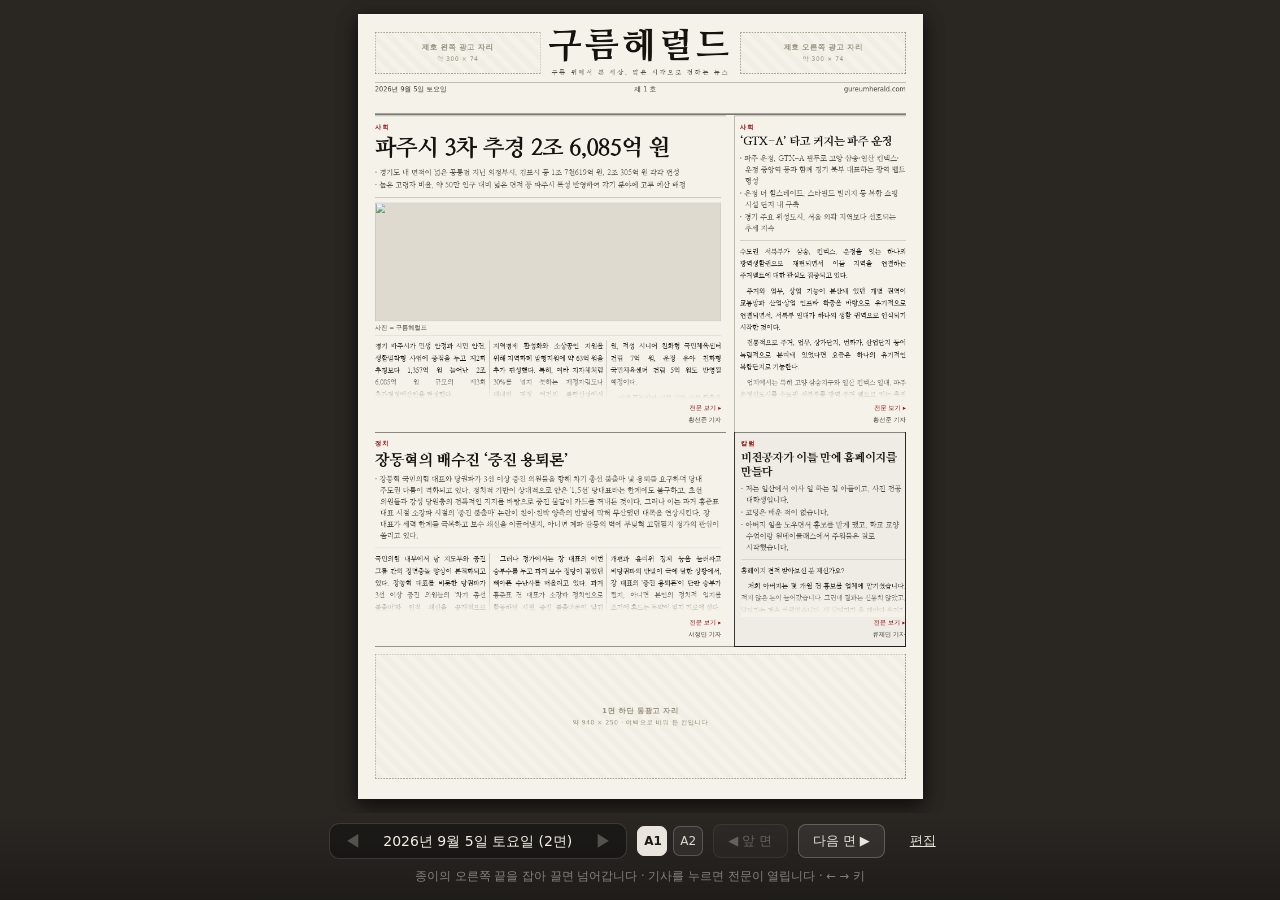
==== index.html @ 5fb42e1e "구름헤럴드 지면보기 — 첫 판 (A1·A2 두 장) 종이 신문을 그대로 옮긴 화면입니다. 날짜를 골라 그날 신문을 펴고, 종이 오른쪽 끝을 잡아 끌면 넘어갑니다. 넘김은 CSS 3" ====
<!DOCTYPE html>
<html lang="ko">
<head>
<meta charset="utf-8">
<meta name="viewport" content="width=device-width, initial-scale=1, viewport-fit=cover">
<title>구름헤럴드 지면보기</title>
<meta name="description" content="구름헤럴드 지면보기 — 날짜별로 신문 지면을 넘겨 봅니다.">
<link rel="preconnect" href="https://fonts.googleapis.com">
<link rel="preconnect" href="https://fonts.gstatic.com" crossorigin>
<link href="https://fonts.googleapis.com/css2?family=Nanum+Myeongjo:wght@400;700;800&family=Noto+Serif+KR:wght@400;600;700;900&display=swap" rel="stylesheet">
<link rel="stylesheet" href="paper.css">
</head>
<body>

<div class="desk">

  <div class="stage" id="stage">
    <div class="deck" id="deck">
      <!-- 종이는 자바스크립트가 넣습니다 -->
      <div class="grab left"  id="grabL" aria-label="앞 면으로"></div>
      <div class="grab right" id="grabR" aria-label="다음 면으로"></div>
    </div>
  </div>

  <div class="bar">
    <div class="dates">
      <button class="nav" id="prevDate" title="이전 발행일">◀</button>
      <select id="dateSel" aria-label="발행일 선택"></select>
      <button class="nav" id="nextDate" title="다음 발행일">▶</button>
    </div>

    <div class="pagerdots" id="pager"></div>

    <button class="btn" id="btnPrev">◀ 앞 면</button>
    <button class="btn" id="btnNext">다음 면 ▶</button>
    <a class="btn btn--ghost" href="admin.html">편집</a>

    <div class="hint" id="hint">종이의 오른쪽 끝을 잡아 끌면 넘어갑니다 · 기사를 누르면 전문이 열립니다 · ← → 키</div>
  </div>

</div>

<!-- 기사 전문 -->
<div class="reader" id="reader" hidden>
  <div class="reader__box" id="readerBox"></div>
</div>

<script src="seed.js"></script>
<script src="paper.js"></script>
<script>
(function () {
  "use strict";

  var PAGE_W = 1000, PAGE_H = 1390;
  var stage = document.getElementById("stage");
  var deck  = document.getElementById("deck");
  var grabL = document.getElementById("grabL");
  var grabR = document.getElementById("grabR");
  var dateSel = document.getElementById("dateSel");
  var pager = document.getElementById("pager");
  var reader = document.getElementById("reader");
  var readerBox = document.getElementById("readerBox");

  var data = null;      // 전체 자료
  var issue = null;     // 지금 보는 호(號)
  var sheets = [];      // 종이 DOM
  var cur = 0;          // 지금 펼쳐진 면 번호 (0부터)
  var busy = false;

  var isDraft = /[?&]draft=1/.test(location.search);

  /* ---------------- 배율 ---------------- */
  function fit() {
    var w = stage.clientWidth - 28;
    var h = stage.clientHeight - 28;
    var k = Math.min(w / PAGE_W, h / PAGE_H);
    k = Math.max(0.16, Math.min(k, 1.15));
    deck.style.width  = (PAGE_W * k) + "px";
    deck.style.height = (PAGE_H * k) + "px";
    // 종이 자체를 축소합니다. (rotateY 는 축이 왼쪽 모서리라 축소와 같이 걸어도 됩니다)
    sheets.forEach(function (s) { s.dataset.k = k; });
    applyAll();
  }

  /* 종이의 실제 변형값 = 축소 × 넘김각도 */
  function applyTransform(sheet, deg) {
    var k = +sheet.dataset.k || 1;
    sheet.style.transform = "scale(" + k + ") rotateY(" + deg + "deg)";
  }
  function applyAll() {
    sheets.forEach(function (s, i) {
      applyTransform(s, i < cur ? -180 : 0);
      s.style.zIndex = i < cur ? i : (sheets.length - i);
      s.querySelector(".shade").style.opacity = 0;
    });
  }

  /* ---------------- 지면 만들기 ---------------- */
  function buildIssue(iss) {
    issue = iss;
    sheets.forEach(function (s) { s.remove(); });
    sheets = [];
    cur = 0;

    (iss.pages || []).forEach(function (page, i) {
      var sheet = document.createElement("div");
      sheet.className = "sheet";
      sheet.innerHTML =
        '<div class="face front">' + Paper.renderPage(iss, page) + '<div class="shade"></div></div>' +
        '<div class="face back"></div>';
      sheet.dataset.i = i;
      deck.insertBefore(sheet, grabL);
      sheets.push(sheet);
    });

    buildPager();
    fit();
    updateNav();
  }

  function buildPager() {
    pager.innerHTML = "";
    (issue.pages || []).forEach(function (p, i) {
      var b = document.createElement("button");
      b.textContent = p.label || (i + 1);
      b.addEventListener("click", function () { goTo(i); });
      pager.appendChild(b);
    });
  }

  function updateNav() {
    Array.prototype.forEach.call(pager.children, function (b, i) {
      b.setAttribute("aria-current", i === cur ? "true" : "false");
    });
    document.getElementById("btnPrev").disabled = cur === 0;
    document.getElementById("btnNext").disabled = cur >= sheets.length - 1;
    grabR.classList.toggle("off", cur >= sheets.length - 1);
    grabL.classList.toggle("off", cur === 0);
  }

  /* ---------------- 넘기기 ---------------- */
  function goTo(target) {
    if (busy || target === cur || target < 0 || target >= sheets.length) return;
    var forward = target > cur;
    busy = true;

    // 한 장씩만 부드럽게 넘깁니다 (여러 장이면 즉시 이동 후 마지막 한 장만 연출)
    if (Math.abs(target - cur) > 1) {
      cur = forward ? target - 1 : target + 1;
      applyAll();
    }

    var idx = forward ? cur : cur - 1;
    var sheet = sheets[idx];
    var shade = sheet.querySelector(".shade");

    sheet.style.zIndex = 100;
    sheet.classList.add("is-animating");
    shade.style.transition = "opacity .82s";
    applyTransform(sheet, forward ? -180 : 0);
    shade.style.opacity = forward ? 0.5 : 0;

    window.setTimeout(function () {
      sheet.classList.remove("is-animating");
      shade.style.transition = "";
      cur = target;
      applyAll();
      updateNav();
      busy = false;
    }, 840);
  }

  function next() { goTo(cur + 1); }
  function prev() { goTo(cur - 1); }

  /* 끌어서 넘기기 */
  function makeDraggable(handle, dir) {
    var active = null, startX = 0, moved = 0, sheet = null, shade = null;

    handle.addEventListener("pointerdown", function (e) {
      if (busy) return;
      moved = 0;
      var idx = dir === 1 ? cur : cur - 1;
      if (idx < 0 || idx >= sheets.length) return;
      if (dir === 1 && cur >= sheets.length - 1) return;
      if (dir === -1 && cur === 0) return;

      active = e.pointerId;
      startX = e.clientX;
      sheet = sheets[idx];
      shade = sheet.querySelector(".shade");
      sheet.style.zIndex = 100;
      sheet.classList.remove("is-animating");
      handle.setPointerCapture(e.pointerId);
    });

    handle.addEventListener("pointermove", function (e) {
      if (active !== e.pointerId || !sheet) return;
      var w = deck.clientWidth || 1;
      var dx = e.clientX - startX;
      moved = Math.max(moved, Math.abs(dx));
      var deg = dir === 1
        ? Math.max(-180, Math.min(0, (dx / w) * 180))
        : Math.max(-180, Math.min(0, -180 + (dx / w) * 180));
      applyTransform(sheet, deg);
      shade.style.opacity = Math.min(0.5, Math.abs(deg) / 180 * 0.5);
      e.preventDefault();
    });

    function finish(e) {
      if (active !== e.pointerId) return;
      active = null;
      if (!sheet) return;

      var w = deck.clientWidth || 1;
      var dx = e.clientX - startX;
      var s = sheet, sh = shade;
      sheet = null; shade = null;

      // 거의 안 움직였으면 "그냥 눌렀다"로 봅니다 → 한 장 넘김
      if (moved < 6) {
        applyTransform(s, dir === 1 ? 0 : -180);
        sh.style.opacity = dir === 1 ? 0 : 0.5;
        if (dir === 1) next(); else prev();
        return;
      }

      var passed = dir === 1 ? (dx < -w * 0.22) : (dx > w * 0.22);
      var settle = dir === 1 ? (passed ? -180 : 0) : (passed ? 0 : -180);

      s.classList.add("is-animating");
      sh.style.transition = "opacity .5s";
      applyTransform(s, settle);
      sh.style.opacity = settle === 0 ? 0 : 0.5;

      busy = true;
      window.setTimeout(function () {
        s.classList.remove("is-animating");
        sh.style.transition = "";
        if (passed) cur = dir === 1 ? cur + 1 : cur - 1;
        applyAll();
        updateNav();
        busy = false;
      }, 520);
    }
    handle.addEventListener("pointerup", finish);
    handle.addEventListener("pointercancel", finish);
  }

  /* ---------------- 기사 전문 ---------------- */
  function openReader(pageIdx, blockIdx) {
    var page = issue.pages[pageIdx];
    var b = (page.blocks || [])[blockIdx];
    if (!b) return;
    readerBox.innerHTML =
      '<button class="reader__close" id="rClose" aria-label="닫기">×</button>' +
      (b.kicker ? '<div class="reader__kicker">' + Paper.esc(b.kicker) + "</div>" : "") +
      '<h1 class="reader__title">' + Paper.esc(b.title) + "</h1>" +
      '<div class="reader__meta">' +
        "<span>" + Paper.esc(Paper.fmtDate(issue.date)) + "</span>" +
        (b.byline ? "<span>" + Paper.esc(b.byline) + "</span>" : "") +
        "<span>" + Paper.esc(page.label || "") + "면</span>" +
      "</div>" +
      (b.image ? '<img src="' + Paper.esc(b.image) + '" alt="">' : "") +
      '<div class="reader__body">' +
        Paper.paras(b.body).map(function (t) { return "<p>" + Paper.esc(t) + "</p>"; }).join("") +
      "</div>";
    reader.hidden = false;
    document.body.style.overflow = "hidden";
    document.getElementById("rClose").addEventListener("click", closeReader);
  }
  function closeReader() {
    reader.hidden = true;
    document.body.style.overflow = "";
  }
  reader.addEventListener("click", function (e) { if (e.target === reader) closeReader(); });

  deck.addEventListener("click", function (e) {
    var el = e.target.closest ? e.target.closest("[data-read]") : null;
    if (!el) return;
    var sheet = el.closest(".sheet");
    if (!sheet) return;
    if (+sheet.dataset.i !== cur) return;   // 지금 보이는 면만
    openReader(+sheet.dataset.i, +el.dataset.read);
  });

  /* ---------------- 날짜 내비게이션 ---------------- */
  function buildDates() {
    dateSel.innerHTML = "";
    data.issues.forEach(function (iss, i) {
      var o = document.createElement("option");
      o.value = i;
      o.textContent = Paper.fmtDate(iss.date) + "   (" + (iss.pages || []).length + "면)";
      dateSel.appendChild(o);
    });
    dateSel.value = 0;
    syncDateNav();
  }
  function syncDateNav() {
    var i = +dateSel.value;
    document.getElementById("prevDate").disabled = i >= data.issues.length - 1;
    document.getElementById("nextDate").disabled = i <= 0;
  }
  dateSel.addEventListener("change", function () {
    buildIssue(data.issues[+dateSel.value]);
    syncDateNav();
  });
  // 목록은 최신 → 과거 순서입니다. ◀ 는 과거로, ▶ 는 최신으로.
  document.getElementById("prevDate").addEventListener("click", function () {
    var i = +dateSel.value; if (i < data.issues.length - 1) { dateSel.value = i + 1; dateSel.dispatchEvent(new Event("change")); }
  });
  document.getElementById("nextDate").addEventListener("click", function () {
    var i = +dateSel.value; if (i > 0) { dateSel.value = i - 1; dateSel.dispatchEvent(new Event("change")); }
  });

  /* ---------------- 연결 ---------------- */
  document.getElementById("btnNext").addEventListener("click", next);
  document.getElementById("btnPrev").addEventListener("click", prev);
  makeDraggable(grabR, 1);
  makeDraggable(grabL, -1);

  document.addEventListener("keydown", function (e) {
    if (!reader.hidden) { if (e.key === "Escape") closeReader(); return; }
    if (e.key === "ArrowRight") next();
    if (e.key === "ArrowLeft") prev();
  });

  window.addEventListener("resize", fit);

  Paper.load({ draft: isDraft }).then(function (d) {
    data = d;
    if (!data || !data.issues || !data.issues.length) {
      stage.innerHTML = '<p style="font-family:var(--sans)">아직 발행된 지면이 없습니다. 편집 화면에서 지면을 만들어 주세요.</p>';
      return;
    }
    // 최신 발행일이 먼저 오도록
    data.issues.sort(function (a, b) { return String(b.date).localeCompare(String(a.date)); });
    if (isDraft) {
      document.getElementById("hint").textContent =
        "※ 편집 중인 원고를 보고 있습니다 (이 브라우저에만 저장된 내용입니다)";
    }
    buildDates();
    buildIssue(data.issues[0]);
  });
})();
</script>
</body>
</html>
---- paper.css ----
/* ============================================================
   구름헤럴드 지면(紙面) 뷰어 — 공통 스타일
   지면은 1000 × 1390 px 로 그린 뒤, 화면 크기에 맞춰 통째로
   축소(transform: scale)합니다. 그래야 어느 화면에서든
   신문 지면의 비율과 단(段) 구성이 그대로 유지됩니다.
   ============================================================ */

:root {
  --paper:      #f5f2ea;   /* 종이 */
  --paper-edge: #e6e1d4;   /* 종이 가장자리 그늘 */
  --ink:        #16130f;   /* 본문 먹 */
  --ink-soft:   #4a443b;   /* 부제·설명 */
  --rule:       #211e19;   /* 굵은 괘선 */
  --hair:       #b9b2a2;   /* 가는 괘선 */
  --red:        #9b1c1c;   /* 어깨제목(눈썹) */
  --ad:         #9a927f;   /* 광고 자리 안내 */
  --desk:       #2a2723;   /* 열람대(배경) */

  --page-w: 1000px;
  --page-h: 1390px;

  --serif: "Nanum Myeongjo", "Noto Serif KR", "Apple SD Gothic Neo", "Malgun Gothic", serif;
  --sans:  "Pretendard", "Apple SD Gothic Neo", "Malgun Gothic", system-ui, sans-serif;
}

* { box-sizing: border-box; }

html, body {
  margin: 0;
  padding: 0;
  background: var(--desk);
  color: #e9e5dc;
  font-family: var(--sans);
  -webkit-text-size-adjust: 100%;
}

/* ============================================================
   1. 열람대 · 페이지 넘김(3D)
   ============================================================ */

.desk {
  display: flex;
  flex-direction: column;
  min-height: 100vh;
  min-height: 100dvh;
}

.stage {
  flex: 1;
  display: grid;
  place-items: center;
  padding: 14px;
  overflow: hidden;
}

/* 실제로 크기를 차지하는 상자. JS가 배율에 맞춰 크기를 정합니다. */
.deck {
  position: relative;
  perspective: 2600px;
  perspective-origin: 50% 42%;
}

/* 한 장의 종이 */
.sheet {
  position: absolute;
  top: 0; left: 0;
  width: var(--page-w);
  height: var(--page-h);
  transform-origin: left top;
  transform-style: preserve-3d;
  will-change: transform;
}
.sheet.is-animating { transition: transform .82s cubic-bezier(.22,.72,.24,1); }

.face {
  position: absolute;
  inset: 0;
  backface-visibility: hidden;
  -webkit-backface-visibility: hidden;
  background: var(--paper);
  box-shadow: 0 10px 34px rgba(0,0,0,.42), 0 1px 0 rgba(255,255,255,.35) inset;
  overflow: hidden;
}
.face.back {
  transform: rotateY(180deg);
  /* 넘어간 종이의 뒷면 — 잉크가 살짝 비쳐 보이는 느낌 */
  background:
    linear-gradient(90deg, rgba(0,0,0,.10), rgba(0,0,0,0) 18%),
    var(--paper);
}
.face.back::after {
  content: "";
  position: absolute; inset: 0;
  background: repeating-linear-gradient(
    180deg, rgba(0,0,0,.035) 0 1px, transparent 1px 9px);
  opacity: .5;
}

/* 넘기는 동안 종이에 지는 그늘 */
.shade {
  position: absolute; inset: 0;
  pointer-events: none;
  background: linear-gradient(90deg, rgba(0,0,0,.55), rgba(0,0,0,0) 62%);
  opacity: 0;
}

/* 넘기라고 알려주는 좌·우 손잡이 */
.grab {
  position: absolute;
  top: 0; bottom: 0;
  width: 15%;
  z-index: 60;
  cursor: pointer;
  touch-action: pan-y;
}
.grab.right { right: 0; }
.grab.left  { left: 0; }
.grab::after {
  content: "";
  position: absolute; top: 0; bottom: 0; width: 100%;
  opacity: 0; transition: opacity .2s;
}
.grab.right::after { background: linear-gradient(270deg, rgba(0,0,0,.16), transparent); }
.grab.left::after  { background: linear-gradient(90deg,  rgba(0,0,0,.16), transparent); }
.grab:hover::after { opacity: 1; }
.grab.off { cursor: default; pointer-events: none; }

/* ============================================================
   2. 지면 내부 — 격자(12단)
   ============================================================ */

.page {
  position: absolute;
  inset: 0;
  padding: 26px 30px 24px;
  color: var(--ink);
  font-family: var(--serif);
  display: flex;
  flex-direction: column;
}

.grid {
  flex: 1;
  display: grid;
  grid-template-columns: repeat(12, 1fr);
  column-gap: 14px;
  row-gap: 0;
  align-content: start;
  min-height: 0;
}

.blk {
  padding: 12px 9px 14px;
  border-left: 1px solid var(--hair);
  min-width: 0;
  overflow: hidden;
}
.blk.no-left { border-left: 0; padding-left: 0; }
.blk.has-top { border-top: 1px solid var(--rule); }
.blk.is-last-col { padding-right: 0; }

/* ============================================================
   3. 제호(1면 머리)
   ============================================================ */

.masthead {
  grid-column: span 12;
  padding: 0 0 8px;
  border-bottom: 3px double var(--rule);
  margin-bottom: 2px;
}
.masthead__row {
  display: grid;
  grid-template-columns: 1fr auto 1fr;
  align-items: center;
  gap: 14px;
}
.masthead__title {
  font-size: 62px;
  line-height: 1;
  letter-spacing: .1em;
  font-weight: 800;
  text-align: center;
  margin: 0;
  white-space: nowrap;
}
.masthead__tag {
  text-align: center;
  font-size: 11px;
  letter-spacing: .34em;
  color: var(--ink-soft);
  margin-top: 9px;
}
.masthead__bar {
  display: flex;
  justify-content: space-between;
  align-items: baseline;
  font-family: var(--sans);
  font-size: 11.5px;
  color: var(--ink-soft);
  border-top: 1px solid var(--rule);
  margin-top: 9px;
  padding-top: 5px;
}

/* 지면 머리(2면 이후) */
.pagehead {
  grid-column: span 12;
  display: flex;
  justify-content: space-between;
  align-items: baseline;
  border-bottom: 2px solid var(--rule);
  padding: 0 0 6px;
  margin-bottom: 2px;
  font-family: var(--sans);
}
.pagehead__no {
  font-size: 24px;
  font-weight: 800;
  letter-spacing: .04em;
}
.pagehead__sec { font-size: 15px; letter-spacing: .3em; color: var(--ink-soft); }
.pagehead__date { font-size: 11.5px; color: var(--ink-soft); }

/* ============================================================
   4. 기사
   ============================================================ */

.art { cursor: pointer; display: flex; flex-direction: column; min-height: 0; }
.art > .art__body { flex: 1 1 auto; min-height: 0; }
.art > .art__kicker,
.art > .art__title,
.art > .art__sub,
.art > .art__fig,
.art > .more,
.art > .art__byline { flex: 0 0 auto; }
.art__kicker {
  font-family: var(--sans);
  font-size: 11px;
  font-weight: 700;
  letter-spacing: .18em;
  color: var(--red);
  margin-bottom: 6px;
}
.art__title {
  margin: 0 0 8px;
  font-weight: 800;
  line-height: 1.24;
  letter-spacing: -.015em;
  word-break: keep-all;
}
.art--lead  .art__title { font-size: 40px; }
.art--major .art__title { font-size: 27px; }
.art--minor .art__title { font-size: 20px; }
.art--brief .art__title { font-size: 16px; }

.art__sub {
  margin: 0 0 9px;
  font-size: 12.5px;
  line-height: 1.6;
  color: var(--ink-soft);
  word-break: keep-all;
  padding-bottom: 8px;
  border-bottom: 1px solid var(--hair);
}
.art__sub p { margin: 0 0 2px; padding-left: 9px; text-indent: -9px; }
.art__sub p::before { content: "· "; }

.art__fig { margin: 0 0 9px; }
.art__fig img {
  width: 100%;
  display: block;
  max-height: var(--imgh, none);
  object-fit: cover;
  object-position: center 40%;
  filter: saturate(.92) contrast(1.02);
  background: #ddd8cc;
}
.art__fig figcaption {
  font-family: var(--sans);
  font-size: 10.5px;
  line-height: 1.5;
  color: var(--ink-soft);
  padding-top: 4px;
  border-bottom: 1px solid var(--hair);
  padding-bottom: 5px;
  word-break: keep-all;
}

.art__body {
  font-size: 12.4px;
  line-height: 1.72;
  text-align: justify;
  word-break: keep-all;
  hyphens: none;
  position: relative;
}
.art__body p { margin: 0 0 .5em; text-indent: 1em; }
.art__body p:first-child { text-indent: 0; }

.art__byline {
  font-family: var(--sans);
  font-size: 11px;
  color: var(--ink-soft);
  margin-top: 6px;
  text-align: right;
}

/* 지면에 다 안 들어가는 본문은 자연스럽게 흐려지고, 눌러서 전문을 봅니다. */
.clip { position: relative; overflow: hidden; }
.clip::after {
  content: "";
  position: absolute; left: 0; right: 0; bottom: 0; height: 54px;
  background: linear-gradient(180deg, rgba(245,242,234,0), var(--paper) 88%);
  pointer-events: none;
}
.more {
  font-family: var(--sans);
  font-size: 10.5px;
  color: var(--red);
  text-align: right;
  margin-top: 3px;
}

/* 사설·칼럼 상자 */
.art--boxed {
  border: 1px solid var(--rule);
  background: rgba(0,0,0,.022);
  padding: 12px 11px 13px;
}
.art--boxed.no-left { padding-left: 11px; }

/* ============================================================
   5. 광고 자리 (여백 — 사장님이 채우실 칸)
   ============================================================ */

.adslot {
  height: 100%;
  border: 1.5px dashed var(--ad);
  background: repeating-linear-gradient(
    45deg, rgba(0,0,0,.014) 0 10px, transparent 10px 20px);
  display: flex;
  flex-direction: column;
  align-items: center;
  justify-content: center;
  gap: 5px;
  color: var(--ad);
  font-family: var(--sans);
  text-align: center;
  padding: 10px;
}
.adslot__label { font-size: 13px; font-weight: 700; letter-spacing: .06em; }
.adslot__size  { font-size: 10.5px; letter-spacing: .1em; }
.adslot img { width: 100%; height: 100%; object-fit: contain; }
.adslot.filled { border: 0; background: none; padding: 0; }

/* 알림 상자 */
.notebox {
  border: 1px solid var(--rule);
  padding: 10px 11px 12px;
  font-family: var(--sans);
}
.notebox__t {
  font-size: 12.5px; font-weight: 800; letter-spacing: .08em;
  border-bottom: 1px solid var(--rule); padding-bottom: 5px; margin-bottom: 7px;
}
.notebox__b { font-size: 11.5px; line-height: 1.75; color: var(--ink-soft); word-break: keep-all; }
.notebox__b p { margin: 0 0 .45em; }

/* ============================================================
   6. 조작부 (열람대 아래)
   ============================================================ */

.bar {
  display: flex;
  align-items: center;
  justify-content: center;
  gap: 10px;
  flex-wrap: wrap;
  padding: 10px 14px 16px;
  background: linear-gradient(180deg, rgba(0,0,0,0), rgba(0,0,0,.28));
}

.btn {
  appearance: none;
  border: 1px solid rgba(255,255,255,.22);
  background: rgba(255,255,255,.06);
  color: #e9e5dc;
  font-family: var(--sans);
  font-size: 13px;
  padding: 8px 14px;
  border-radius: 8px;
  cursor: pointer;
  line-height: 1.2;
}
.btn:hover:not(:disabled) { background: rgba(255,255,255,.14); }
.btn:disabled { opacity: .32; cursor: default; }
.btn--ghost { border-color: transparent; background: none; }

.dates {
  display: flex;
  align-items: center;
  gap: 6px;
  background: rgba(0,0,0,.3);
  border: 1px solid rgba(255,255,255,.14);
  border-radius: 10px;
  padding: 4px 6px;
}
.dates select {
  appearance: none;
  background: none;
  border: 0;
  color: #f2efe7;
  font-family: var(--sans);
  font-size: 14px;
  padding: 5px 8px;
  cursor: pointer;
}
.dates select option { color: #16130f; }
.dates .nav {
  border: 0; background: none; color: #e9e5dc;
  font-size: 17px; cursor: pointer; padding: 3px 8px; line-height: 1;
}
.dates .nav:disabled { opacity: .28; cursor: default; }

.pagerdots { display: flex; gap: 6px; align-items: center; }
.pagerdots button {
  width: 30px; height: 30px; border-radius: 7px;
  border: 1px solid rgba(255,255,255,.2);
  background: rgba(255,255,255,.05);
  color: #ddd8cc; font-family: var(--sans); font-size: 12px; cursor: pointer;
}
.pagerdots button[aria-current="true"] {
  background: #e9e5dc; color: #1d1a16; border-color: #e9e5dc; font-weight: 700;
}

.hint {
  font-family: var(--sans);
  font-size: 11.5px;
  color: rgba(233,229,220,.5);
  text-align: center;
  width: 100%;
}

/* ============================================================
   7. 기사 전문 읽기
   ============================================================ */

.reader[hidden] { display: none; }
.reader {
  position: fixed; inset: 0; z-index: 200;
  background: rgba(12,10,8,.72);
  backdrop-filter: blur(3px);
  display: flex; align-items: flex-start; justify-content: center;
  padding: 20px;
  overflow-y: auto;
}
.reader__box {
  background: var(--paper);
  color: var(--ink);
  max-width: 720px;
  width: 100%;
  padding: 34px 34px 44px;
  font-family: var(--serif);
  box-shadow: 0 24px 60px rgba(0,0,0,.5);
}
.reader__close {
  position: sticky; top: 0;
  float: right;
  border: 0; background: none; cursor: pointer;
  font-size: 26px; line-height: 1; color: var(--ink-soft);
  padding: 0 0 6px 10px;
}
.reader__kicker {
  font-family: var(--sans); font-size: 12px; font-weight: 700;
  letter-spacing: .2em; color: var(--red); margin-bottom: 10px;
}
.reader__title {
  font-size: 30px; line-height: 1.3; margin: 0 0 12px;
  font-weight: 800; word-break: keep-all;
}
.reader__meta {
  font-family: var(--sans); font-size: 12px; color: var(--ink-soft);
  border-top: 1px solid var(--hair); border-bottom: 1px solid var(--hair);
  padding: 8px 0; margin-bottom: 18px;
  display: flex; gap: 12px; flex-wrap: wrap;
}
.reader__box img { width: 100%; display: block; margin-bottom: 16px; }
.reader__body { font-size: 16px; line-height: 1.95; word-break: keep-all; }
.reader__body p { margin: 0 0 1.05em; }

/* ============================================================
   8. 화면이 좁을 때
   ============================================================ */

@media (max-width: 700px) {
  .bar { gap: 7px; padding: 8px 8px 12px; }
  .btn { padding: 7px 11px; font-size: 12px; }
  .reader__box { padding: 22px 18px 34px; }
  .reader__title { font-size: 24px; }
  .reader__body { font-size: 15px; }
}

@media print {
  .bar, .grab, .reader { display: none !important; }
}
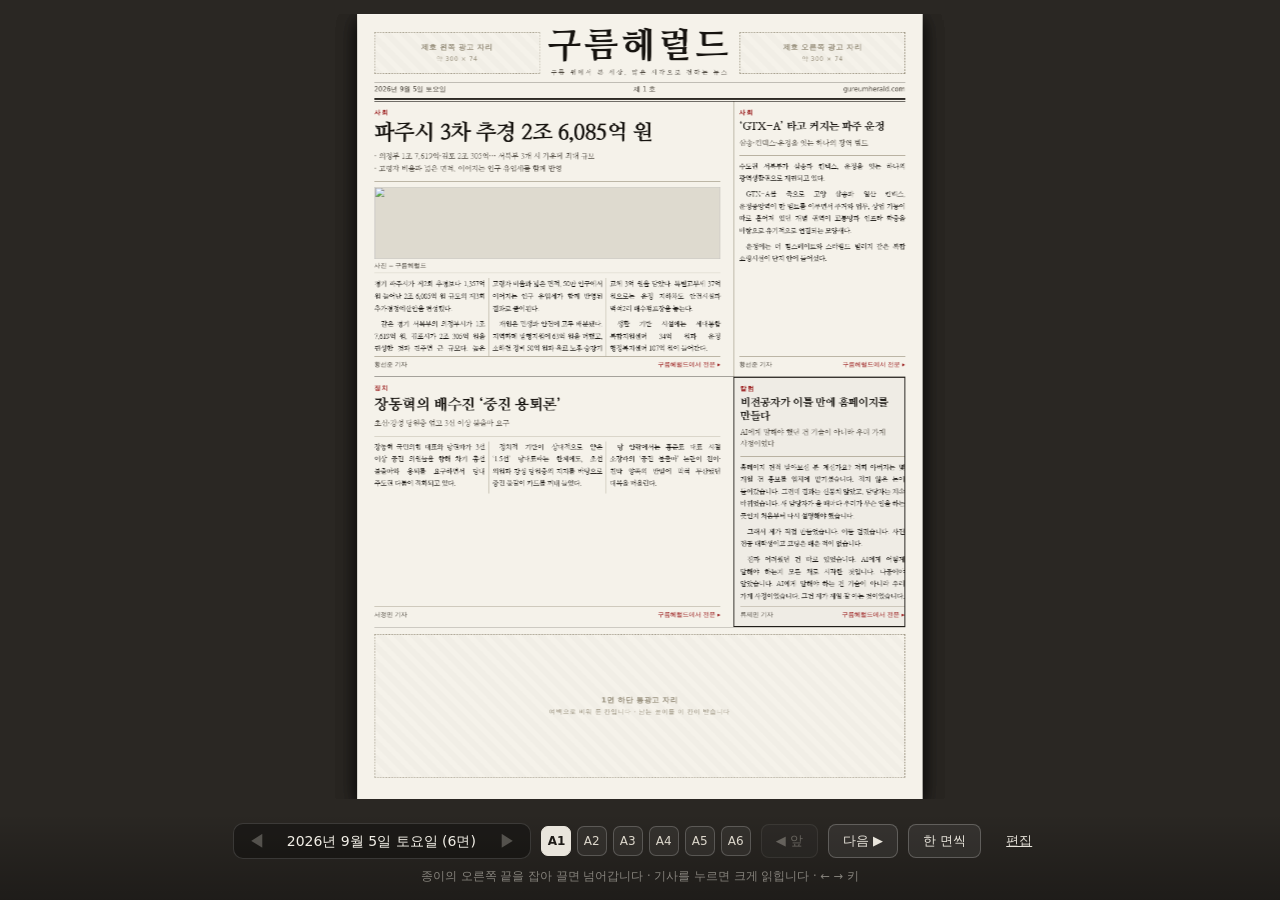
==== commit cf42d4e9: "종이를 양면으로 · 3장 6면으로 · 잘리는 글자를 없앰 ■ 양면 종이 한 장이 앞뒤 두 면입니다. A1의 뒷면이 A2, A3의 뒷면이 A4입니다. deck 을 지면 두 장 너비로" ====
--- a/index.html
+++ b/index.html
@@ -15,8 +15,8 @@
 <div class="desk">
 
   <div class="stage" id="stage">
-    <div class="deck" id="deck">
-      <!-- 종이는 자바스크립트가 넣습니다 -->
+    <div class="viewport" id="viewport">
+      <div class="deck" id="deck"><!-- 종이는 자바스크립트가 넣습니다 --></div>
       <div class="grab left"  id="grabL" aria-label="앞 면으로"></div>
       <div class="grab right" id="grabR" aria-label="다음 면으로"></div>
     </div>
@@ -31,16 +31,17 @@
 
     <div class="pagerdots" id="pager"></div>
 
-    <button class="btn" id="btnPrev">◀ 앞 면</button>
-    <button class="btn" id="btnNext">다음 면 ▶</button>
+    <button class="btn" id="btnPrev">◀ 앞</button>
+    <button class="btn" id="btnNext">다음 ▶</button>
+    <button class="btn" id="btnMode">한 면씩</button>
     <a class="btn btn--ghost" href="admin.html">편집</a>
 
-    <div class="hint" id="hint">종이의 오른쪽 끝을 잡아 끌면 넘어갑니다 · 기사를 누르면 전문이 열립니다 · ← → 키</div>
+    <div class="hint" id="hint">종이의 오른쪽 끝을 잡아 끌면 넘어갑니다 · 기사를 누르면 크게 읽힙니다 · ← → 키</div>
   </div>
 
 </div>
 
-<!-- 기사 전문 -->
+<!-- 기사 읽기 -->
 <div class="reader" id="reader" hidden>
   <div class="reader__box" id="readerBox"></div>
 </div>
@@ -51,8 +52,9 @@
 (function () {
   "use strict";
 
-  var PAGE_W = 1000, PAGE_H = 1390;
+  var W = 1000, H = 1390;            // 지면 한 장의 크기
   var stage = document.getElementById("stage");
+  var viewport = document.getElementById("viewport");
   var deck  = document.getElementById("deck");
   var grabL = document.getElementById("grabL");
   var grabR = document.getElementById("grabR");
@@ -61,57 +63,100 @@
   var reader = document.getElementById("reader");
   var readerBox = document.getElementById("readerBox");
 
-  var data = null;      // 전체 자료
-  var issue = null;     // 지금 보는 호(號)
-  var sheets = [];      // 종이 DOM
-  var cur = 0;          // 지금 펼쳐진 면 번호 (0부터)
+  var data = null, issue = null;
+  var pages = [];        // 면 목록 (A1, A2 …)
+  var sheets = [];       // 종이 DOM — 한 장이 앞뒤 두 면
+  var N = 0;             // 종이 수
+  var turned = 0;        // 넘긴 종이 수 (0 ~ N)
+  var p = 0;             // 한 면씩 볼 때 지금 면 번호
+  var mode = "spread";   // spread(펼침) | single(한 면씩)
+  var k = 1;             // 축소 배율
   var busy = false;
 
   var isDraft = /[?&]draft=1/.test(location.search);
 
-  /* ---------------- 배율 ---------------- */
+  /* ──────────── 지금 상태 ──────────── */
+
+  function sheetOf(page) { return Math.floor(page / 2); }
+  function sideOf(page)  { return page % 2; }          // 0 = 앞면, 1 = 뒷면
+
+  /* 한 면씩 볼 때, 그 면을 보려면 종이를 몇 장 넘겨야 하는가 */
+  function turnedFor(page) {
+    return sideOf(page) === 0 ? sheetOf(page) : sheetOf(page) + 1;
+  }
+
+  /* deck 을 좌우로 얼마나 밀지 */
+  function deckTx(t, page) {
+    if (mode === "spread") {
+      if (t === 0) return -W / 2;       // 첫 장 — 오른쪽 면만 있으니 가운데로
+      if (t === N) return  W / 2;       // 마지막 — 왼쪽 면만 있으니 가운데로
+      return 0;
+    }
+    return sideOf(page) === 1 ? 0 : -W; // 뒷면은 왼쪽 절반, 앞면은 오른쪽 절반
+  }
+
+  function applyDeck(tx) {
+    deck.style.transform = "scale(" + k + ") translateX(" + tx + "px)";
+  }
+
+  function applySheets(t, dragIdx, dragDeg, dragZ) {
+    sheets.forEach(function (s, i) {
+      var deg = (i < t) ? -180 : 0;
+      var z   = (i < t) ? i : (N - i);
+      if (i === dragIdx) { deg = dragDeg; z = dragZ; }
+      s.style.transform = "rotateY(" + deg + "deg)";
+      s.style.zIndex = z;
+      var sh = s.querySelector(".shade");
+      if (sh) sh.style.opacity = Math.min(0.5, Math.abs(deg) / 180 * 0.5);
+    });
+  }
+
+  function apply() {
+    applySheets(turned);
+    applyDeck(deckTx(turned, p));
+  }
+
+  /* ──────────── 크기 맞추기 ──────────── */
+
   function fit() {
-    var w = stage.clientWidth - 28;
-    var h = stage.clientHeight - 28;
-    var k = Math.min(w / PAGE_W, h / PAGE_H);
-    k = Math.max(0.16, Math.min(k, 1.15));
-    deck.style.width  = (PAGE_W * k) + "px";
-    deck.style.height = (PAGE_H * k) + "px";
-    // 종이 자체를 축소합니다. (rotateY 는 축이 왼쪽 모서리라 축소와 같이 걸어도 됩니다)
-    sheets.forEach(function (s) { s.dataset.k = k; });
-    applyAll();
-  }
-
-  /* 종이의 실제 변형값 = 축소 × 넘김각도 */
-  function applyTransform(sheet, deg) {
-    var k = +sheet.dataset.k || 1;
-    sheet.style.transform = "scale(" + k + ") rotateY(" + deg + "deg)";
-  }
-  function applyAll() {
-    sheets.forEach(function (s, i) {
-      applyTransform(s, i < cur ? -180 : 0);
-      s.style.zIndex = i < cur ? i : (sheets.length - i);
-      s.querySelector(".shade").style.opacity = 0;
-    });
-  }
-
-  /* ---------------- 지면 만들기 ---------------- */
+    var availW = stage.clientWidth - 28;
+    var availH = stage.clientHeight - 28;
+    var wide = mode === "spread" ? W * 2 : W;
+    k = Math.min(availW / wide, availH / H);
+    k = Math.max(0.12, Math.min(k, 1.1));
+    viewport.style.width  = (wide * k) + "px";
+    viewport.style.height = (H * k) + "px";
+    apply();
+  }
+
+  /* ──────────── 지면 만들기 ──────────── */
+
   function buildIssue(iss) {
     issue = iss;
-    sheets.forEach(function (s) { s.remove(); });
+    pages = iss.pages || [];
+    deck.innerHTML = "";
     sheets = [];
-    cur = 0;
-
-    (iss.pages || []).forEach(function (page, i) {
+    N = Math.ceil(pages.length / 2);
+    turned = 0;
+    p = 0;
+
+    for (var i = 0; i < N; i++) {
+      var front = pages[i * 2];
+      var back  = pages[i * 2 + 1];
       var sheet = document.createElement("div");
       sheet.className = "sheet";
+      sheet.dataset.i = i;
       sheet.innerHTML =
-        '<div class="face front">' + Paper.renderPage(iss, page) + '<div class="shade"></div></div>' +
-        '<div class="face back"></div>';
-      sheet.dataset.i = i;
-      deck.insertBefore(sheet, grabL);
+        '<div class="face front" data-page="' + (i * 2) + '">' +
+          (front ? Paper.renderPage(iss, front) : "") +
+          '<div class="shade"></div>' +
+        "</div>" +
+        '<div class="face back" data-page="' + (i * 2 + 1) + '">' +
+          (back ? Paper.renderPage(iss, back) : "") +
+        "</div>";
+      deck.appendChild(sheet);
       sheets.push(sheet);
-    });
+    }
 
     buildPager();
     fit();
@@ -120,125 +165,157 @@
 
   function buildPager() {
     pager.innerHTML = "";
-    (issue.pages || []).forEach(function (p, i) {
+    pages.forEach(function (pg, i) {
       var b = document.createElement("button");
-      b.textContent = p.label || (i + 1);
-      b.addEventListener("click", function () { goTo(i); });
+      b.textContent = pg.label || (i + 1);
+      b.addEventListener("click", function () { goToPage(i); });
       pager.appendChild(b);
     });
   }
 
+  /* 지금 보이는 면들 */
+  function visiblePages() {
+    if (mode === "single") return [p];
+    var out = [];
+    if (turned > 0) out.push(turned * 2 - 1);
+    if (turned < N) out.push(turned * 2);
+    return out.filter(function (i) { return i < pages.length; });
+  }
+
   function updateNav() {
+    var vis = visiblePages();
     Array.prototype.forEach.call(pager.children, function (b, i) {
-      b.setAttribute("aria-current", i === cur ? "true" : "false");
-    });
-    document.getElementById("btnPrev").disabled = cur === 0;
-    document.getElementById("btnNext").disabled = cur >= sheets.length - 1;
-    grabR.classList.toggle("off", cur >= sheets.length - 1);
-    grabL.classList.toggle("off", cur === 0);
-  }
-
-  /* ---------------- 넘기기 ---------------- */
-  function goTo(target) {
-    if (busy || target === cur || target < 0 || target >= sheets.length) return;
-    var forward = target > cur;
+      b.setAttribute("aria-current", vis.indexOf(i) >= 0 ? "true" : "false");
+    });
+    var atStart = mode === "single" ? p === 0 : turned === 0;
+    var atEnd   = mode === "single" ? p >= pages.length - 1 : turned >= N;
+    document.getElementById("btnPrev").disabled = atStart;
+    document.getElementById("btnNext").disabled = atEnd;
+    grabL.classList.toggle("off", atStart);
+    grabR.classList.toggle("off", atEnd);
+    document.getElementById("btnMode").textContent =
+      mode === "spread" ? "한 면씩" : "펼쳐 보기";
+  }
+
+  /* ──────────── 한 걸음이 무엇인지 ────────────
+     앞으로 한 걸음이 '종이를 넘기는 것(flip)'인지
+     '옆 장으로 옮기는 것(slide)'인지 알려 줍니다. */
+  function stepInfo(dir) {          // dir: 1 앞으로, -1 뒤로
+    if (mode === "spread") {
+      var t2 = turned + dir;
+      if (t2 < 0 || t2 > N) return null;
+      return { kind: "flip", sheet: dir === 1 ? turned : turned - 1,
+               turned: t2, page: p, tx0: deckTx(turned, p), tx1: deckTx(t2, p) };
+    }
+    var p2 = p + dir;
+    if (p2 < 0 || p2 >= pages.length) return null;
+    var t2s = turnedFor(p2);
+    return {
+      kind: t2s === turned ? "slide" : "flip",
+      sheet: dir === 1 ? turned : turned - 1,
+      turned: t2s, page: p2,
+      tx0: deckTx(turned, p), tx1: deckTx(t2s, p2)
+    };
+  }
+
+  function commit(step) {
+    turned = step.turned;
+    p = step.page;
+    apply();
+    updateNav();
+  }
+
+  function animate(step) {
+    if (busy || !step) return;
     busy = true;
-
-    // 한 장씩만 부드럽게 넘깁니다 (여러 장이면 즉시 이동 후 마지막 한 장만 연출)
-    if (Math.abs(target - cur) > 1) {
-      cur = forward ? target - 1 : target + 1;
-      applyAll();
-    }
-
-    var idx = forward ? cur : cur - 1;
-    var sheet = sheets[idx];
-    var shade = sheet.querySelector(".shade");
-
-    sheet.style.zIndex = 100;
-    sheet.classList.add("is-animating");
-    shade.style.transition = "opacity .82s";
-    applyTransform(sheet, forward ? -180 : 0);
-    shade.style.opacity = forward ? 0.5 : 0;
+    var s = step.kind === "flip" ? sheets[step.sheet] : null;
+    if (s) s.classList.add("is-animating");
+    deck.classList.add("is-animating");
+
+    if (s) applySheets(turned, step.sheet, (step.turned > turned) ? -180 : 0, 100);
+    else applySheets(turned);
+    applyDeck(step.tx1);
 
     window.setTimeout(function () {
-      sheet.classList.remove("is-animating");
-      shade.style.transition = "";
-      cur = target;
-      applyAll();
-      updateNav();
+      if (s) s.classList.remove("is-animating");
+      deck.classList.remove("is-animating");
+      commit(step);
       busy = false;
     }, 840);
   }
 
-  function next() { goTo(cur + 1); }
-  function prev() { goTo(cur - 1); }
-
-  /* 끌어서 넘기기 */
+  function next() { animate(stepInfo(1)); }
+  function prev() { animate(stepInfo(-1)); }
+
+  function goToPage(target) {
+    if (busy || target < 0 || target >= pages.length) return;
+    if (mode === "single") {
+      if (target === p) return;
+      p = target; turned = turnedFor(p);
+    } else {
+      var t = Math.min(N, sheetOf(target) + (sideOf(target) === 1 ? 1 : 0));
+      if (t === turned) { updateNav(); return; }
+      turned = t;
+    }
+    apply();
+    updateNav();
+  }
+
+  /* ──────────── 끌어서 넘기기 ──────────── */
   function makeDraggable(handle, dir) {
-    var active = null, startX = 0, moved = 0, sheet = null, shade = null;
+    var active = null, startX = 0, moved = 0, step = null;
 
     handle.addEventListener("pointerdown", function (e) {
       if (busy) return;
-      moved = 0;
-      var idx = dir === 1 ? cur : cur - 1;
-      if (idx < 0 || idx >= sheets.length) return;
-      if (dir === 1 && cur >= sheets.length - 1) return;
-      if (dir === -1 && cur === 0) return;
-
-      active = e.pointerId;
-      startX = e.clientX;
-      sheet = sheets[idx];
-      shade = sheet.querySelector(".shade");
-      sheet.style.zIndex = 100;
-      sheet.classList.remove("is-animating");
+      step = stepInfo(dir);
+      if (!step) return;
+      active = e.pointerId; startX = e.clientX; moved = 0;
       handle.setPointerCapture(e.pointerId);
     });
 
     handle.addEventListener("pointermove", function (e) {
-      if (active !== e.pointerId || !sheet) return;
-      var w = deck.clientWidth || 1;
+      if (active !== e.pointerId || !step) return;
+      var w = viewport.clientWidth || 1;
       var dx = e.clientX - startX;
       moved = Math.max(moved, Math.abs(dx));
-      var deg = dir === 1
-        ? Math.max(-180, Math.min(0, (dx / w) * 180))
-        : Math.max(-180, Math.min(0, -180 + (dx / w) * 180));
-      applyTransform(sheet, deg);
-      shade.style.opacity = Math.min(0.5, Math.abs(deg) / 180 * 0.5);
+      var t = Math.max(0, Math.min(1, (dir === 1 ? -dx : dx) / w));
+      if (step.kind === "flip") {
+        var forward = step.turned > turned;
+        var deg = forward ? -180 * t : -180 * (1 - t);
+        applySheets(turned, step.sheet, deg, 100);
+      }
+      applyDeck(step.tx0 + (step.tx1 - step.tx0) * t);
       e.preventDefault();
     });
 
     function finish(e) {
       if (active !== e.pointerId) return;
       active = null;
-      if (!sheet) return;
-
-      var w = deck.clientWidth || 1;
+      var st = step; step = null;
+      if (!st) return;
+
+      if (moved < 6) { animate(st); return; }   // 그냥 눌렀다 → 한 걸음
+
+      var w = viewport.clientWidth || 1;
       var dx = e.clientX - startX;
-      var s = sheet, sh = shade;
-      sheet = null; shade = null;
-
-      // 거의 안 움직였으면 "그냥 눌렀다"로 봅니다 → 한 장 넘김
-      if (moved < 6) {
-        applyTransform(s, dir === 1 ? 0 : -180);
-        sh.style.opacity = dir === 1 ? 0 : 0.5;
-        if (dir === 1) next(); else prev();
-        return;
+      var t = Math.max(0, Math.min(1, (dir === 1 ? -dx : dx) / w));
+      var passed = t > 0.22;
+
+      busy = true;
+      var s = st.kind === "flip" ? sheets[st.sheet] : null;
+      if (s) s.classList.add("is-animating");
+      deck.classList.add("is-animating");
+      if (s) {
+        var forward = st.turned > turned;
+        var settle = passed ? (forward ? -180 : 0) : (forward ? 0 : -180);
+        applySheets(turned, st.sheet, settle, 100);
       }
-
-      var passed = dir === 1 ? (dx < -w * 0.22) : (dx > w * 0.22);
-      var settle = dir === 1 ? (passed ? -180 : 0) : (passed ? 0 : -180);
-
-      s.classList.add("is-animating");
-      sh.style.transition = "opacity .5s";
-      applyTransform(s, settle);
-      sh.style.opacity = settle === 0 ? 0 : 0.5;
-
-      busy = true;
+      applyDeck(passed ? st.tx1 : st.tx0);
+
       window.setTimeout(function () {
-        s.classList.remove("is-animating");
-        sh.style.transition = "";
-        if (passed) cur = dir === 1 ? cur + 1 : cur - 1;
-        applyAll();
+        if (s) s.classList.remove("is-animating");
+        deck.classList.remove("is-animating");
+        if (passed) commit(st); else apply();
         updateNav();
         busy = false;
       }, 520);
@@ -247,24 +324,30 @@
     handle.addEventListener("pointercancel", finish);
   }
 
-  /* ---------------- 기사 전문 ---------------- */
+  /* ──────────── 기사 읽기 ──────────── */
   function openReader(pageIdx, blockIdx) {
-    var page = issue.pages[pageIdx];
+    var page = pages[pageIdx];
+    if (!page) return;
     var b = (page.blocks || [])[blockIdx];
     if (!b) return;
     readerBox.innerHTML =
       '<button class="reader__close" id="rClose" aria-label="닫기">×</button>' +
       (b.kicker ? '<div class="reader__kicker">' + Paper.esc(b.kicker) + "</div>" : "") +
-      '<h1 class="reader__title">' + Paper.esc(b.title) + "</h1>" +
+      '<h1 class="reader__title">' + Paper.esc(b.head || b.title) + "</h1>" +
       '<div class="reader__meta">' +
         "<span>" + Paper.esc(Paper.fmtDate(issue.date)) + "</span>" +
         (b.byline ? "<span>" + Paper.esc(b.byline) + "</span>" : "") +
         "<span>" + Paper.esc(page.label || "") + "면</span>" +
       "</div>" +
       (b.image ? '<img src="' + Paper.esc(b.image) + '" alt="">' : "") +
-      '<div class="reader__body">' +
+      '<div class="reader__body' + (b.verse ? " reader__body--verse" : "") + '">' +
         Paper.paras(b.body).map(function (t) { return "<p>" + Paper.esc(t) + "</p>"; }).join("") +
-      "</div>";
+      "</div>" +
+      (b.link
+        ? '<p class="reader__link"><a href="' + Paper.esc(b.link) +
+          '" target="_blank" rel="noopener">구름헤럴드에서 기사 전문 보기 ↗</a></p>' +
+          '<p class="reader__note">지면에 실린 글은 칸에 맞춰 줄인 요약입니다.</p>'
+        : "");
     reader.hidden = false;
     document.body.style.overflow = "hidden";
     document.getElementById("rClose").addEventListener("click", closeReader);
@@ -278,13 +361,14 @@
   deck.addEventListener("click", function (e) {
     var el = e.target.closest ? e.target.closest("[data-read]") : null;
     if (!el) return;
-    var sheet = el.closest(".sheet");
-    if (!sheet) return;
-    if (+sheet.dataset.i !== cur) return;   // 지금 보이는 면만
-    openReader(+sheet.dataset.i, +el.dataset.read);
-  });
-
-  /* ---------------- 날짜 내비게이션 ---------------- */
+    var face = el.closest(".face");
+    if (!face) return;
+    var pageIdx = +face.dataset.page;
+    if (visiblePages().indexOf(pageIdx) < 0) return;   // 지금 보이는 면만
+    openReader(pageIdx, +el.dataset.read);
+  });
+
+  /* ──────────── 날짜 ──────────── */
   function buildDates() {
     dateSel.innerHTML = "";
     data.issues.forEach(function (iss, i) {
@@ -305,17 +389,24 @@
     buildIssue(data.issues[+dateSel.value]);
     syncDateNav();
   });
-  // 목록은 최신 → 과거 순서입니다. ◀ 는 과거로, ▶ 는 최신으로.
   document.getElementById("prevDate").addEventListener("click", function () {
-    var i = +dateSel.value; if (i < data.issues.length - 1) { dateSel.value = i + 1; dateSel.dispatchEvent(new Event("change")); }
+    var i = +dateSel.value;
+    if (i < data.issues.length - 1) { dateSel.value = i + 1; dateSel.dispatchEvent(new Event("change")); }
   });
   document.getElementById("nextDate").addEventListener("click", function () {
-    var i = +dateSel.value; if (i > 0) { dateSel.value = i - 1; dateSel.dispatchEvent(new Event("change")); }
-  });
-
-  /* ---------------- 연결 ---------------- */
+    var i = +dateSel.value;
+    if (i > 0) { dateSel.value = i - 1; dateSel.dispatchEvent(new Event("change")); }
+  });
+
+  /* ──────────── 연결 ──────────── */
   document.getElementById("btnNext").addEventListener("click", next);
   document.getElementById("btnPrev").addEventListener("click", prev);
+  document.getElementById("btnMode").addEventListener("click", function () {
+    mode = mode === "spread" ? "single" : "spread";
+    if (mode === "single") p = Math.min(pages.length - 1, turned === 0 ? 0 : turned * 2 - 1);
+    else turned = turnedFor(p);
+    fit(); updateNav();
+  });
   makeDraggable(grabR, 1);
   makeDraggable(grabL, -1);
 
@@ -327,14 +418,16 @@
 
   window.addEventListener("resize", fit);
 
+  /* ──────────── 시작 ──────────── */
   Paper.load({ draft: isDraft }).then(function (d) {
     data = d;
     if (!data || !data.issues || !data.issues.length) {
       stage.innerHTML = '<p style="font-family:var(--sans)">아직 발행된 지면이 없습니다. 편집 화면에서 지면을 만들어 주세요.</p>';
       return;
     }
-    // 최신 발행일이 먼저 오도록
     data.issues.sort(function (a, b) { return String(b.date).localeCompare(String(a.date)); });
+    // 좁은 화면에서 두 면을 나란히 놓으면 글씨가 너무 작아집니다
+    if (window.innerWidth < 900) mode = "single";
     if (isDraft) {
       document.getElementById("hint").textContent =
         "※ 편집 중인 원고를 보고 있습니다 (이 브라우저에만 저장된 내용입니다)";
--- a/paper.css
+++ b/paper.css
@@ -35,7 +35,10 @@
 }
 
 /* ============================================================
-   1. 열람대 · 페이지 넘김(3D)
+   1. 열람대 · 종이 넘김 (양면)
+   종이 한 장은 앞뒤 두 면입니다. 앞면은 .face.front, 뒷면은 .face.back.
+   deck 은 지면 두 장 너비이고, 종이는 오른쪽 절반에 놓여 왼쪽 모서리
+   (책으로 치면 등)를 축으로 넘어갑니다. 넘어간 종이는 왼쪽 절반에 쌓입니다.
    ============================================================ */
 
 .desk {
@@ -53,17 +56,25 @@
   overflow: hidden;
 }
 
-/* 실제로 크기를 차지하는 상자. JS가 배율에 맞춰 크기를 정합니다. */
+/* 실제로 보이는 창. JS 가 배율에 맞춰 크기를 정합니다. */
+.viewport { position: relative; overflow: hidden; }
+
 .deck {
-  position: relative;
-  perspective: 2600px;
+  position: absolute;
+  top: 0; left: 0;
+  width: calc(var(--page-w) * 2);
+  height: var(--page-h);
+  transform-origin: top left;
+  transform-style: preserve-3d;
+  perspective: 2800px;
   perspective-origin: 50% 42%;
 }
-
-/* 한 장의 종이 */
+.deck.is-animating { transition: transform .82s cubic-bezier(.22,.72,.24,1); }
+
+/* 한 장의 종이 — deck 의 오른쪽 절반에 놓입니다 */
 .sheet {
   position: absolute;
-  top: 0; left: 0;
+  top: 0; left: var(--page-w);
   width: var(--page-w);
   height: var(--page-h);
   transform-origin: left top;
@@ -81,26 +92,14 @@
   box-shadow: 0 10px 34px rgba(0,0,0,.42), 0 1px 0 rgba(255,255,255,.35) inset;
   overflow: hidden;
 }
-.face.back {
-  transform: rotateY(180deg);
-  /* 넘어간 종이의 뒷면 — 잉크가 살짝 비쳐 보이는 느낌 */
-  background:
-    linear-gradient(90deg, rgba(0,0,0,.10), rgba(0,0,0,0) 18%),
-    var(--paper);
-}
-.face.back::after {
-  content: "";
-  position: absolute; inset: 0;
-  background: repeating-linear-gradient(
-    180deg, rgba(0,0,0,.035) 0 1px, transparent 1px 9px);
-  opacity: .5;
-}
+/* 뒷면은 좌우가 뒤집혀 붙습니다 */
+.face.back { transform: rotateY(180deg); }
 
 /* 넘기는 동안 종이에 지는 그늘 */
 .shade {
   position: absolute; inset: 0;
   pointer-events: none;
-  background: linear-gradient(90deg, rgba(0,0,0,.55), rgba(0,0,0,0) 62%);
+  background: linear-gradient(90deg, rgba(0,0,0,.5), rgba(0,0,0,0) 62%);
   opacity: 0;
 }
 
@@ -108,7 +107,7 @@
 .grab {
   position: absolute;
   top: 0; bottom: 0;
-  width: 15%;
+  width: 13%;
   z-index: 60;
   cursor: pointer;
   touch-action: pan-y;
@@ -141,22 +140,30 @@
 
 .grid {
   flex: 1;
+  display: flex;
+  flex-direction: column;
+  min-height: 0;
+}
+
+/* 한 줄 — 12단 격자. 높이는 글 분량만큼 자랍니다.
+   flex-shrink 를 0 으로 두어야 줄이 눌리지 않습니다. 눌리면 글이 잘립니다. */
+.row {
+  flex: 0 0 auto;
   display: grid;
   grid-template-columns: repeat(12, 1fr);
   column-gap: 14px;
-  row-gap: 0;
-  align-content: start;
-  min-height: 0;
-}
+  align-items: stretch;
+}
+.row--rule { border-top: 1px solid var(--rule); }
+/* 남는 높이를 전부 받는 줄 (광고 자리) */
+.row--fill { flex: 1 1 auto; min-height: 90px; }
 
 .blk {
   padding: 12px 9px 14px;
   border-left: 1px solid var(--hair);
   min-width: 0;
-  overflow: hidden;
 }
 .blk.no-left { border-left: 0; padding-left: 0; }
-.blk.has-top { border-top: 1px solid var(--rule); }
 .blk.is-last-col { padding-right: 0; }
 
 /* ============================================================
@@ -224,16 +231,13 @@
 
 /* ============================================================
    4. 기사
+   지면에 싣는 글은 칸에 맞춰 줄인 요약입니다. 그래서 잘리지 않습니다.
    ============================================================ */
 
 .art { cursor: pointer; display: flex; flex-direction: column; min-height: 0; }
-.art > .art__body { flex: 1 1 auto; min-height: 0; }
-.art > .art__kicker,
-.art > .art__title,
-.art > .art__sub,
-.art > .art__fig,
-.art > .more,
-.art > .art__byline { flex: 0 0 auto; }
+.art > .art__body { flex: 0 1 auto; }
+.art > .art__foot { margin-top: auto; }
+
 .art__kicker {
   font-family: var(--sans);
   font-size: 11px;
@@ -249,28 +253,29 @@
   letter-spacing: -.015em;
   word-break: keep-all;
 }
-.art--lead  .art__title { font-size: 40px; }
-.art--major .art__title { font-size: 27px; }
-.art--minor .art__title { font-size: 20px; }
+.art--lead  .art__title { font-size: 38px; }
+.art--major .art__title { font-size: 26px; }
+.art--minor .art__title { font-size: 19px; }
 .art--brief .art__title { font-size: 16px; }
 
 .art__sub {
   margin: 0 0 9px;
   font-size: 12.5px;
-  line-height: 1.6;
+  line-height: 1.62;
   color: var(--ink-soft);
   word-break: keep-all;
   padding-bottom: 8px;
   border-bottom: 1px solid var(--hair);
 }
-.art__sub p { margin: 0 0 2px; padding-left: 9px; text-indent: -9px; }
-.art__sub p::before { content: "· "; }
+.art__sub p { margin: 0 0 2px; }
+/* 두 줄 이상일 때만 신문처럼 가운뎃점을 답니다 */
+.art__sub--list p { padding-left: 9px; text-indent: -9px; }
+.art__sub--list p::before { content: "· "; }
 
 .art__fig { margin: 0 0 9px; }
 .art__fig img {
   width: 100%;
   display: block;
-  max-height: var(--imgh, none);
   object-fit: cover;
   object-position: center 40%;
   filter: saturate(.92) contrast(1.02);
@@ -289,38 +294,32 @@
 
 .art__body {
   font-size: 12.4px;
-  line-height: 1.72;
+  line-height: 1.74;
   text-align: justify;
   word-break: keep-all;
   hyphens: none;
-  position: relative;
 }
 .art__body p { margin: 0 0 .5em; text-indent: 1em; }
 .art__body p:first-child { text-indent: 0; }
 
-.art__byline {
-  font-family: var(--sans);
-  font-size: 11px;
+/* 행을 나눠 쓴 글(시·수필)은 들여쓰기 없이 줄을 그대로 살립니다.
+   남이 쓴 글은 글자뿐 아니라 줄 나눔도 손대면 안 되는 부분입니다. */
+.art__body--verse { text-align: left; line-height: 1.95; }
+.art__body--verse p { text-indent: 0; margin: 0 0 .75em; }
+
+.art__foot {
+  display: flex;
+  justify-content: space-between;
+  align-items: baseline;
+  gap: 8px;
+  font-family: var(--sans);
+  font-size: 10.5px;
   color: var(--ink-soft);
-  margin-top: 6px;
-  text-align: right;
-}
-
-/* 지면에 다 안 들어가는 본문은 자연스럽게 흐려지고, 눌러서 전문을 봅니다. */
-.clip { position: relative; overflow: hidden; }
-.clip::after {
-  content: "";
-  position: absolute; left: 0; right: 0; bottom: 0; height: 54px;
-  background: linear-gradient(180deg, rgba(245,242,234,0), var(--paper) 88%);
-  pointer-events: none;
-}
-.more {
-  font-family: var(--sans);
-  font-size: 10.5px;
-  color: var(--red);
-  text-align: right;
-  margin-top: 3px;
-}
+  padding-top: 7px;
+  margin-top: 4px;
+  border-top: 1px solid var(--hair);
+}
+.art__more { color: var(--red); white-space: nowrap; }
 
 /* 사설·칼럼 상자 */
 .art--boxed {
@@ -353,6 +352,38 @@
 .adslot__size  { font-size: 10.5px; letter-spacing: .1em; }
 .adslot img { width: 100%; height: 100%; object-fit: contain; }
 .adslot.filled { border: 0; background: none; padding: 0; }
+
+/* 글자 광고 — 신문 하단 통광고 모양 */
+.adbox {
+  height: 100%;
+  display: flex; flex-direction: column;
+  align-items: center; justify-content: center; gap: 6px;
+  padding: 10px 18px;
+  font-family: var(--sans);
+  text-align: center;
+  container-type: inline-size;
+}
+.adbox__eyebrow {
+  color: #16130f; font-size: 11px; font-weight: 800;
+  letter-spacing: .1em; padding: 2px 10px; border-radius: 2px;
+}
+.adbox__title {
+  font-family: var(--serif);
+  font-size: clamp(16px, 2.9cqw, 38px);
+  font-weight: 800; line-height: 1.18; letter-spacing: -.02em;
+  word-break: keep-all;
+}
+.adbox__points { display: flex; flex-wrap: wrap; justify-content: center; gap: 7px; }
+.adbox__points span {
+  font-size: 11.5px; font-weight: 700;
+  border: 1.5px solid; border-radius: 3px; padding: 3px 9px;
+}
+.adbox__phone {
+  font-family: var(--mono, var(--sans));
+  font-size: clamp(20px, 3.2cqw, 44px);
+  font-weight: 800; letter-spacing: .02em; line-height: 1;
+}
+.adbox__fine { font-size: 10.5px; opacity: .72; }
 
 /* 알림 상자 */
 .notebox {
@@ -488,6 +519,10 @@
 .reader__box img { width: 100%; display: block; margin-bottom: 16px; }
 .reader__body { font-size: 16px; line-height: 1.95; word-break: keep-all; }
 .reader__body p { margin: 0 0 1.05em; }
+.reader__body--verse p { margin: 0 0 .8em; }
+.reader__link { margin: 22px 0 6px; font-family: var(--sans); font-size: 14px; }
+.reader__link a { color: var(--red); font-weight: 700; text-decoration: none; border-bottom: 1px solid currentColor; }
+.reader__note { margin: 0; font-family: var(--sans); font-size: 11.5px; color: var(--ink-soft); }
 
 /* ============================================================
    8. 화면이 좁을 때
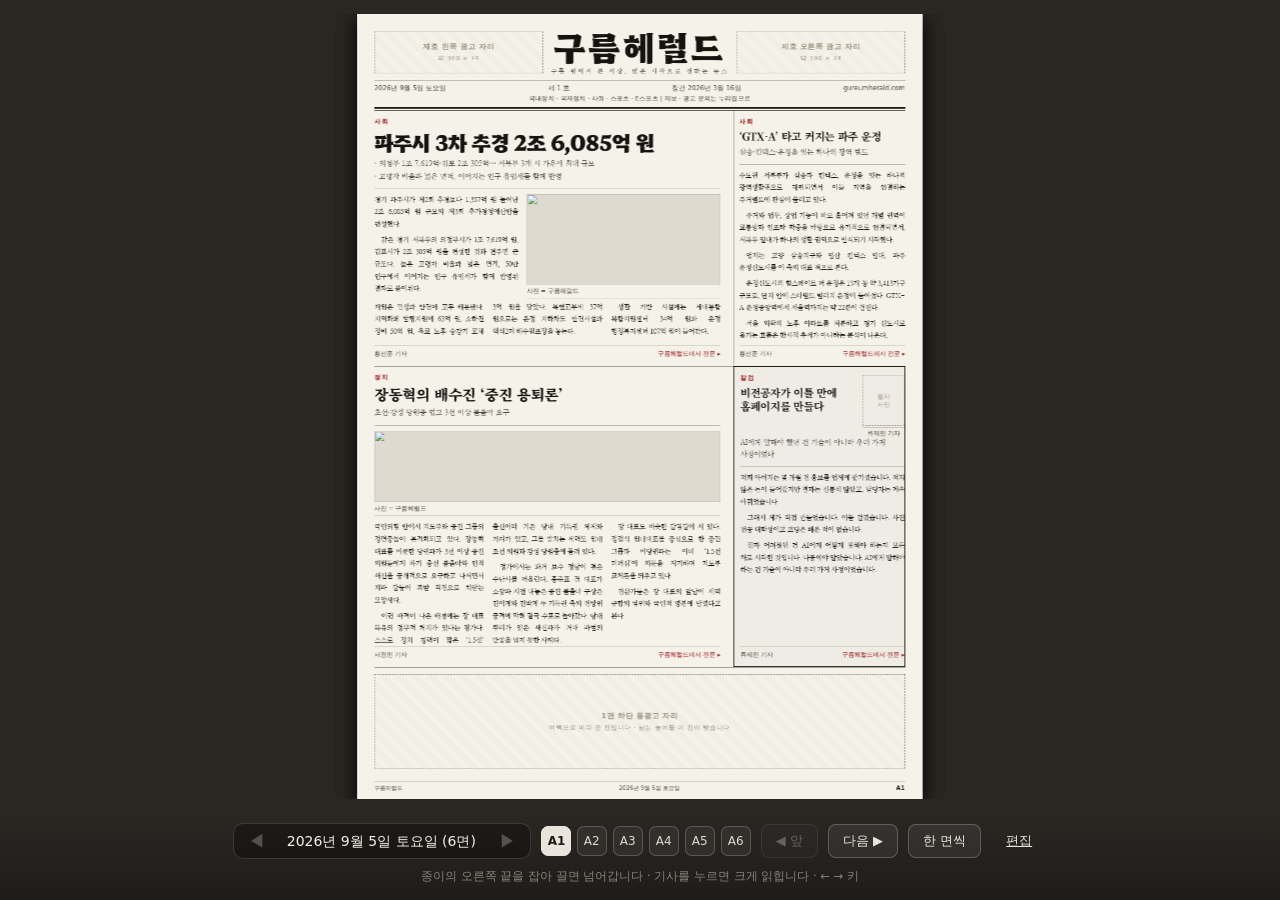
==== commit e5ab3a23: "사진을 본문 중간으로 · 서체를 세 갈래로 · 면 번호 ■ 사진이 본문 중간에 들어가고 글이 옆으로 흐릅니다 머릿기사의 첫 두세 문단이 사진 왼쪽 좁은 단으로 내려오고, 나머지 본" ====
--- a/index.html
+++ b/index.html
@@ -7,7 +7,7 @@
 <meta name="description" content="구름헤럴드 지면보기 — 날짜별로 신문 지면을 넘겨 봅니다.">
 <link rel="preconnect" href="https://fonts.googleapis.com">
 <link rel="preconnect" href="https://fonts.gstatic.com" crossorigin>
-<link href="https://fonts.googleapis.com/css2?family=Nanum+Myeongjo:wght@400;700;800&family=Noto+Serif+KR:wght@400;600;700;900&display=swap" rel="stylesheet">
+<link href="https://fonts.googleapis.com/css2?family=Hahmlet:wght@700;900&family=Nanum+Myeongjo:wght@400;700;800&family=Noto+Serif+KR:wght@400;600;700;900&display=swap" rel="stylesheet">
 <link rel="stylesheet" href="paper.css">
 </head>
 <body>
--- a/paper.css
+++ b/paper.css
@@ -19,8 +19,13 @@
   --page-w: 1000px;
   --page-h: 1390px;
 
-  --serif: "Nanum Myeongjo", "Noto Serif KR", "Apple SD Gothic Neo", "Malgun Gothic", serif;
-  --sans:  "Pretendard", "Apple SD Gothic Neo", "Malgun Gothic", system-ui, sans-serif;
+  /* 신문은 서체를 세 갈래로 씁니다.
+     제호와 머릿기사 제목 / 나머지 기사 제목 / 본문.
+     하나로 통일하면 무엇이 중요한 기사인지 눈에 들어오지 않습니다. */
+  --display: "Hahmlet", "Noto Serif KR", "Nanum Myeongjo", serif;   /* 제호 · 머릿기사 */
+  --head:    "Noto Serif KR", "Nanum Myeongjo", serif;              /* 기사 제목 */
+  --serif:   "Nanum Myeongjo", "Noto Serif KR", "Apple SD Gothic Neo", serif;  /* 본문 */
+  --sans:    "Pretendard", "Apple SD Gothic Neo", "Malgun Gothic", system-ui, sans-serif;
 }
 
 * { box-sizing: border-box; }
@@ -131,7 +136,7 @@
 .page {
   position: absolute;
   inset: 0;
-  padding: 26px 30px 24px;
+  padding: 26px 30px 40px;
   color: var(--ink);
   font-family: var(--serif);
   display: flex;
@@ -166,6 +171,16 @@
 .blk.no-left { border-left: 0; padding-left: 0; }
 .blk.is-last-col { padding-right: 0; }
 
+/* 면 번호 — 신문은 어느 면에나 번호를 답니다 */
+.pagefoot {
+  position: absolute;
+  left: 30px; right: 30px; bottom: 12px;
+  display: flex; justify-content: space-between; align-items: baseline;
+  font-family: var(--sans); font-size: 10px; color: var(--ink-soft);
+  border-top: 1px solid var(--hair); padding-top: 4px;
+}
+.pagefoot__no { font-weight: 800; letter-spacing: .06em; color: var(--ink); }
+
 /* ============================================================
    3. 제호(1면 머리)
    ============================================================ */
@@ -183,10 +198,11 @@
   gap: 14px;
 }
 .masthead__title {
-  font-size: 62px;
+  font-family: var(--display);
+  font-weight: 900;
+  font-size: 60px;
   line-height: 1;
-  letter-spacing: .1em;
-  font-weight: 800;
+  letter-spacing: .08em;
   text-align: center;
   margin: 0;
   white-space: nowrap;
@@ -198,6 +214,10 @@
   color: var(--ink-soft);
   margin-top: 9px;
 }
+.masthead__strip {
+  font-family: var(--sans); font-size: 10.5px; color: var(--ink-soft);
+  text-align: center; padding-top: 4px; letter-spacing: .02em;
+}
 .masthead__bar {
   display: flex;
   justify-content: space-between;
@@ -238,6 +258,21 @@
 .art > .art__body { flex: 0 1 auto; }
 .art > .art__foot { margin-top: auto; }
 
+/* 칼럼 머리 — 제목 왼쪽, 필자 사진 오른쪽 */
+.art__head { display: flex; align-items: flex-start; gap: 11px; }
+.art__head-main { flex: 1 1 auto; min-width: 0; }
+.art__portrait { flex: 0 0 auto; width: 74px; text-align: center; margin-top: 2px; }
+.art__portrait img { width: 74px; height: 90px; object-fit: cover; display: block; background: #ddd8cc; }
+.art__portrait-empty {
+  width: 74px; height: 90px; display: flex; align-items: center; justify-content: center;
+  border: 1.5px dashed var(--ad); color: var(--ad);
+  font-family: var(--sans); font-size: 10.5px; line-height: 1.4; text-align: center;
+}
+.art__portrait-name {
+  font-family: var(--sans); font-size: 10.5px; color: var(--ink-soft);
+  padding-top: 3px; border-top: 1px solid var(--hair); margin-top: 3px;
+  word-break: keep-all;
+}
 .art__kicker {
   font-family: var(--sans);
   font-size: 11px;
@@ -247,14 +282,22 @@
   margin-bottom: 6px;
 }
 .art__title {
+  font-family: var(--head);
   margin: 0 0 8px;
-  font-weight: 800;
+  font-weight: 700;
   line-height: 1.24;
   letter-spacing: -.015em;
   word-break: keep-all;
 }
-.art--lead  .art__title { font-size: 38px; }
-.art--major .art__title { font-size: 26px; }
+/* 머릿기사만 제호와 같은 서체로 — 그 면에서 가장 중요한 기사임을 서체로 알립니다 */
+.art--lead  .art__title {
+  font-family: var(--display);
+  font-weight: 900;
+  font-size: 37px;
+  line-height: 1.2;
+  letter-spacing: -.03em;
+}
+.art--major .art__title { font-size: 26px; font-weight: 900; }
 .art--minor .art__title { font-size: 19px; }
 .art--brief .art__title { font-size: 16px; }
 
@@ -273,6 +316,20 @@
 .art__sub--list p::before { content: "· "; }
 
 .art__fig { margin: 0 0 9px; }
+
+/* 사진을 본문 중간에 놓고 글이 옆으로 흐르게 합니다.
+   왼쪽 좁은 단으로 글이 내려오다가, 사진 아래에서 본문 전체 폭으로 이어집니다.
+   (CSS 다단 안에서는 float 이 한 단에 갇히므로 격자로 나란히 놓습니다.) */
+.art__lede { display: grid; align-items: start; column-gap: 15px; margin-bottom: 4px; }
+.art__lede-text {
+  font-family: var(--serif);
+  font-size: 12.4px; line-height: 1.74;
+  text-align: justify; word-break: keep-all;
+  column-gap: 15px;
+}
+.art__lede-text p { margin: 0 0 .5em; text-indent: 1em; }
+.art__lede-text p:first-child { text-indent: 0; }
+.art__fig--side { margin: 0; }
 .art__fig img {
   width: 100%;
   display: block;
@@ -384,6 +441,79 @@
   font-weight: 800; letter-spacing: .02em; line-height: 1;
 }
 .adbox__fine { font-size: 10.5px; opacity: .72; }
+
+/* ── 표 · 그래프 ────────────────────────────────────────── */
+.tbl { font-family: var(--sans); display: flex; flex-direction: column; }
+.tbl__t {
+  font-family: var(--head);
+  font-size: 15px; font-weight: 800; letter-spacing: -.01em;
+  margin-bottom: 4px; word-break: keep-all;
+}
+.tbl__note { font-size: 11px; color: var(--ink-soft); margin-bottom: 7px; word-break: keep-all; }
+.tbl__src { font-size: 10px; color: var(--ink-soft); margin-top: 5px; text-align: right; }
+
+.tbl table { width: 100%; border-collapse: collapse; font-size: 11.5px; }
+.tbl thead th {
+  font-weight: 700; text-align: left; color: var(--ink);
+  border-top: 2px solid var(--rule); border-bottom: 1px solid var(--rule);
+  padding: 5px 4px; background: rgba(0,0,0,.03);
+}
+.tbl tbody td {
+  padding: 4.5px 4px; border-bottom: 1px solid var(--hair);
+  color: var(--ink); word-break: keep-all;
+}
+.tbl tbody tr:last-child td { border-bottom: 2px solid var(--rule); }
+.tbl th.num, .tbl td.num { text-align: right; font-variant-numeric: tabular-nums; white-space: nowrap; }
+
+/* 가로 막대 그래프 */
+.chart { padding: 12px 0 2px; }
+.chart__row {
+  display: grid;
+  grid-template-columns: minmax(64px, 34%) 1fr auto;
+  align-items: center; gap: 7px;
+  padding: 2.5px 0;
+}
+.chart__lab { font-size: 11px; color: var(--ink); word-break: keep-all; line-height: 1.3; }
+.chart__track { position: relative; height: 11px; background: rgba(0,0,0,.055); }
+.chart__track i { display: block; height: 100%; background: var(--rule); }
+.chart__track i.lo { background: var(--red); }
+.chart__val {
+  font-size: 11px; font-weight: 700; min-width: 36px; text-align: right;
+  font-variant-numeric: tabular-nums;
+}
+/* 기준선 — 막대 칸 안쪽에 그어 모든 줄을 관통합니다 */
+.chart--base .chart__track::after {
+  content: "";
+  position: absolute; top: -3px; bottom: -3px; left: var(--b);
+  border-left: 1px dashed var(--red);
+}
+.chart__baselab {
+  position: absolute; bottom: 100%; left: var(--b);
+  transform: translateX(-50%);
+  font-family: var(--sans); font-style: normal;
+  font-size: 9.5px; color: var(--red); white-space: nowrap;
+  padding-bottom: 3px;
+}
+
+/* ── 인용 ───────────────────────────────────────────────── */
+.quote {
+  display: flex; flex-direction: column; justify-content: center;
+  border-top: 2px solid var(--rule); border-bottom: 2px solid var(--rule);
+  padding: 14px 12px;
+}
+.quote__mark {
+  font-family: var(--serif); font-size: 34px; line-height: .7;
+  color: var(--red); margin-bottom: 4px;
+}
+.quote__body {
+  font-family: var(--head); font-size: 16px; line-height: 1.6;
+  font-weight: 700; word-break: keep-all;
+}
+.quote__body p { margin: 0 0 .4em; }
+.quote__who {
+  font-family: var(--sans); font-size: 11px; color: var(--ink-soft);
+  margin-top: 6px; text-align: right;
+}
 
 /* 알림 상자 */
 .notebox {
@@ -507,6 +637,7 @@
   letter-spacing: .2em; color: var(--red); margin-bottom: 10px;
 }
 .reader__title {
+  font-family: var(--head);
   font-size: 30px; line-height: 1.3; margin: 0 0 12px;
   font-weight: 800; word-break: keep-all;
 }
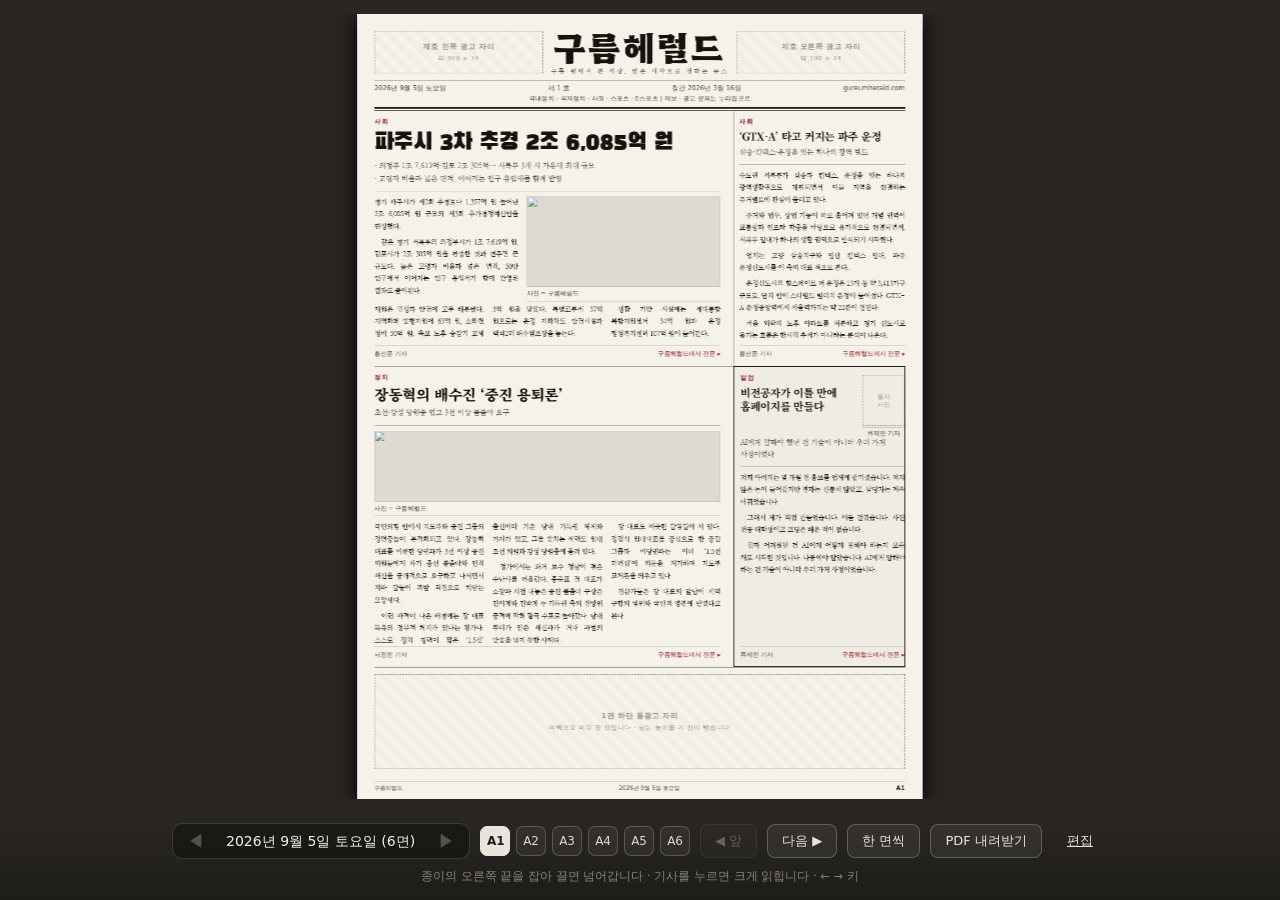
==== commit 03e64587: "머릿기사 서체를 각진 고딕으로 · PDF 내려받기 조선일보 1면을 실측해 보니 머릿기사 한 꼭지만 고딕이고 나머지 제목은 전부 명조였다. 서체를 바꾸는 것 자체가 그날의 톱이라는 " ====
--- a/index.html
+++ b/index.html
@@ -7,7 +7,7 @@
 <meta name="description" content="구름헤럴드 지면보기 — 날짜별로 신문 지면을 넘겨 봅니다.">
 <link rel="preconnect" href="https://fonts.googleapis.com">
 <link rel="preconnect" href="https://fonts.gstatic.com" crossorigin>
-<link href="https://fonts.googleapis.com/css2?family=Hahmlet:wght@700;900&family=Nanum+Myeongjo:wght@400;700;800&family=Noto+Serif+KR:wght@400;600;700;900&display=swap" rel="stylesheet">
+<link href="https://fonts.googleapis.com/css2?family=Black+Han+Sans&family=Gothic+A1:wght@900&family=Hahmlet:wght@700;900&family=Nanum+Myeongjo:wght@400;700;800&family=Noto+Serif+KR:wght@400;600;700;900&display=swap" rel="stylesheet">
 <link rel="stylesheet" href="paper.css">
 </head>
 <body>
@@ -34,12 +34,16 @@
     <button class="btn" id="btnPrev">◀ 앞</button>
     <button class="btn" id="btnNext">다음 ▶</button>
     <button class="btn" id="btnMode">한 면씩</button>
+    <button class="btn" id="btnPdf">PDF 내려받기</button>
     <a class="btn btn--ghost" href="admin.html">편집</a>
 
     <div class="hint" id="hint">종이의 오른쪽 끝을 잡아 끌면 넘어갑니다 · 기사를 누르면 크게 읽힙니다 · ← → 키</div>
   </div>
 
 </div>
+
+<!-- 인쇄(PDF)용 지면. 평소에는 비어 있고, 단추를 눌렀을 때만 채웁니다. -->
+<div class="printout" id="printout" aria-hidden="true"></div>
 
 <!-- 기사 읽기 -->
 <div class="reader" id="reader" hidden>
@@ -58,6 +62,8 @@
   var deck  = document.getElementById("deck");
   var grabL = document.getElementById("grabL");
   var grabR = document.getElementById("grabR");
+  var printout = document.getElementById("printout");
+  var hint = document.getElementById("hint");
   var dateSel = document.getElementById("dateSel");
   var pager = document.getElementById("pager");
   var reader = document.getElementById("reader");
@@ -369,6 +375,40 @@
   });
 
   /* ──────────── 날짜 ──────────── */
+  /* ── PDF 내려받기 ────────────────────────────────────
+     지면을 그림으로 굽지 않고 브라우저 인쇄 기능에 넘깁니다.
+     글자가 글자로 남아 확대해도 또렷하고 파일도 가볍습니다.
+     넘기는 종이(deck)는 3차원으로 뒤집혀 있어서 그대로는
+     인쇄되지 않으므로, 여섯 면을 평평하게 다시 그려 줍니다. */
+  function buildPrintout() {
+    if (!issue) return;
+    printout.innerHTML = issue.pages.map(function (pg) {
+      return '<div class="printsheet"><div class="pagebox">' +
+             Paper.renderPage(issue, pg) +
+             "</div></div>";
+    }).join("");
+  }
+
+  document.getElementById("btnPdf").addEventListener("click", function () {
+    buildPrintout();
+    hint.textContent = "인쇄 창에서 ‘대상’을 ‘PDF로 저장’으로 고르시면 지면이 그대로 저장됩니다.";
+    // 그림이 다 뜬 뒤에 인쇄 창을 엽니다
+    var imgs = Array.prototype.slice.call(printout.querySelectorAll("img"));
+    var wait = imgs.filter(function (im) { return !im.complete; })
+                   .map(function (im) {
+                     return new Promise(function (done) {
+                       im.addEventListener("load", done, { once: true });
+                       im.addEventListener("error", done, { once: true });
+                     });
+                   });
+    Promise.all(wait).then(function () {
+      window.setTimeout(function () { window.print(); }, 60);
+    });
+  });
+
+  // 인쇄가 끝나면 그릇을 비웁니다 (안 비우면 화면이 무거워집니다)
+  window.addEventListener("afterprint", function () { printout.innerHTML = ""; });
+
   function buildDates() {
     dateSel.innerHTML = "";
     data.issues.forEach(function (iss, i) {
--- a/paper.css
+++ b/paper.css
@@ -19,10 +19,17 @@
   --page-w: 1000px;
   --page-h: 1390px;
 
-  /* 신문은 서체를 세 갈래로 씁니다.
-     제호와 머릿기사 제목 / 나머지 기사 제목 / 본문.
-     하나로 통일하면 무엇이 중요한 기사인지 눈에 들어오지 않습니다. */
-  --display: "Hahmlet", "Noto Serif KR", "Nanum Myeongjo", serif;   /* 제호 · 머릿기사 */
+  /* 신문은 서체를 네 갈래로 씁니다.
+     제호 / 그날의 머릿기사 / 나머지 기사 제목 / 본문.
+     하나로 통일하면 무엇이 중요한 기사인지 눈에 들어오지 않습니다.
+
+     머릿기사만 고딕(획이 굵고 끝이 반듯한 글씨)입니다.
+     조선일보 1면을 재보니 머릿기사 한 꼭지만 고딕이고 나머지는
+     전부 명조였습니다. 서체를 바꾸는 것 자체가 "이게 오늘의 톱"
+     이라는 신호입니다. 크기만 키우는 것보다 훨씬 강하게 읽힙니다. */
+  --display: "Hahmlet", "Noto Serif KR", "Nanum Myeongjo", serif;   /* 제호 */
+  --lead:    "Black Han Sans", "Gothic A1", "Noto Sans KR",
+             "Apple SD Gothic Neo", sans-serif;                     /* 머릿기사 제목 */
   --head:    "Noto Serif KR", "Nanum Myeongjo", serif;              /* 기사 제목 */
   --serif:   "Nanum Myeongjo", "Noto Serif KR", "Apple SD Gothic Neo", serif;  /* 본문 */
   --sans:    "Pretendard", "Apple SD Gothic Neo", "Malgun Gothic", system-ui, sans-serif;
@@ -289,13 +296,15 @@
   letter-spacing: -.015em;
   word-break: keep-all;
 }
-/* 머릿기사만 제호와 같은 서체로 — 그 면에서 가장 중요한 기사임을 서체로 알립니다 */
+/* 머릿기사 — 그 면에서 가장 중요한 기사임을 서체로 알립니다.
+   Black Han Sans 는 굵기가 하나뿐이라 font-weight 를 올려도 소용없습니다.
+   대신 글자 자체가 이미 아주 굵고 각져 있습니다. */
 .art--lead  .art__title {
-  font-family: var(--display);
-  font-weight: 900;
-  font-size: 37px;
-  line-height: 1.2;
-  letter-spacing: -.03em;
+  font-family: var(--lead);
+  font-weight: 400;
+  font-size: 42px;
+  line-height: 1.15;
+  letter-spacing: -.012em;
 }
 .art--major .art__title { font-size: 26px; font-weight: 900; }
 .art--minor .art__title { font-size: 19px; }
@@ -670,3 +679,52 @@
 @media print {
   .bar, .grab, .reader { display: none !important; }
 }
+
+
+/* ============================================================
+   지면을 PDF 로 내려받기
+   ------------------------------------------------------------
+   지면을 그림으로 굽지 않고 브라우저의 인쇄 기능을 그대로 씁니다.
+   그래야 글자가 글자로 남아서 — 그림이 아니라 —
+   아무리 확대해도 또렷하고, 파일도 몇백 킬로바이트로 가볍습니다.
+   인쇄 창이 뜨면 '대상'을 'PDF로 저장'으로 고르시면 됩니다.
+
+   종이 크기는 A4 로 맞췄습니다. 지면 한 장이 1000px 이고
+   A4 가로가 210mm(= 793.7px)이라 0.7937 배로 줄이면 딱 맞습니다.
+   ============================================================ */
+
+.printout { display: none; }
+
+@media print {
+  @page { size: A4 portrait; margin: 0; }
+
+  html, body { margin: 0; padding: 0; background: #fff; }
+
+  /* 화면에서 보던 것(열람대·단추·기사 읽기 창)은 인쇄하지 않습니다 */
+  body > *:not(.printout) { display: none !important; }
+  .printout { display: block !important; }
+
+  /* 한 장 = 종이 한 면 */
+  .printsheet {
+    position: relative;
+    width: 210mm;
+    height: 297mm;
+    overflow: hidden;
+    background: var(--paper);
+    break-after: page;
+    page-break-after: always;
+  }
+  .printsheet:last-child { break-after: auto; page-break-after: auto; }
+
+  .printsheet > .pagebox {
+    position: relative;
+    width: var(--page-w);
+    height: var(--page-h);
+    background: var(--paper);
+    transform: scale(.7937);
+    transform-origin: top left;
+  }
+
+  /* 종이색과 광고 자리의 옅은 바탕까지 그대로 인쇄되게 합니다 */
+  * { -webkit-print-color-adjust: exact; print-color-adjust: exact; }
+}
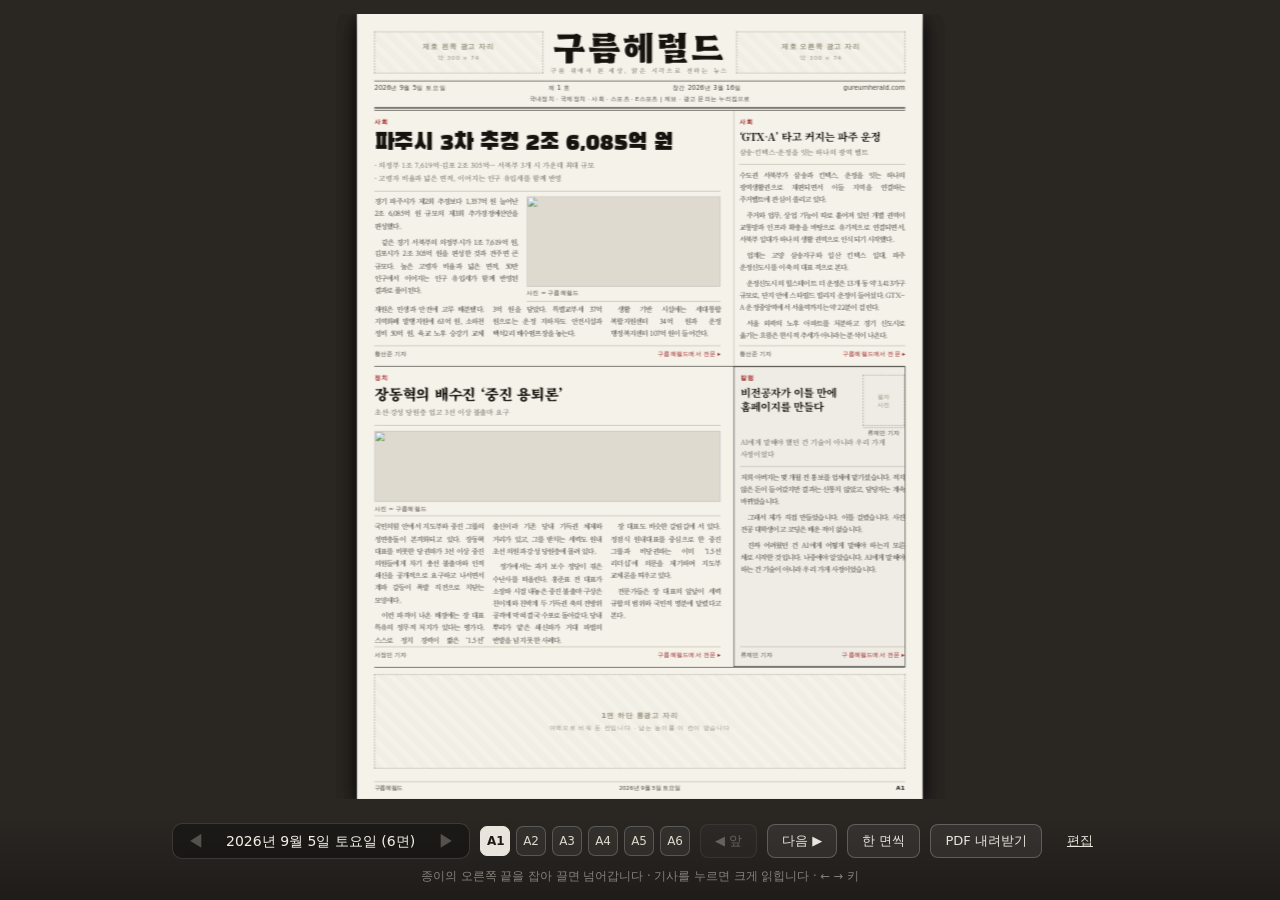
==== commit 2f56771f: "휴대전화에서 창이 닫히던 문제 — 사진을 지면 크기로 줄여서 부름 아이폰 사파리가 "문제가 반복적으로 발생했습니다" 하며 창을 닫았다. 사진이 원본 그대로 실려 있었다.    1면" ====
--- a/index.html
+++ b/index.html
@@ -276,6 +276,8 @@
       step = stepInfo(dir);
       if (!step) return;
       active = e.pointerId; startX = e.clientX; moved = 0;
+      // 끄는 동안에만 그래픽 메모리를 씁니다 (평소에 켜 두면 휴대전화가 버겁습니다)
+      if (step.kind === "flip" && sheets[step.sheet]) sheets[step.sheet].classList.add("is-dragging");
       handle.setPointerCapture(e.pointerId);
     });
 
@@ -298,6 +300,7 @@
       if (active !== e.pointerId) return;
       active = null;
       var st = step; step = null;
+      if (st && st.kind === "flip" && sheets[st.sheet]) sheets[st.sheet].classList.remove("is-dragging");
       if (!st) return;
 
       if (moved < 6) { animate(st); return; }   // 그냥 눌렀다 → 한 걸음
--- a/paper.css
+++ b/paper.css
@@ -91,8 +91,12 @@
   height: var(--page-h);
   transform-origin: left top;
   transform-style: preserve-3d;
-  will-change: transform;
-}
+}
+/* will-change 는 넘기는 동안에만 켭니다.
+   늘 켜 두면 종이 여섯 면이 전부 그래픽 메모리에 상주해서,
+   휴대전화에서 창이 닫히는 원인이 됩니다. */
+.sheet.is-animating,
+.sheet.is-dragging { will-change: transform; }
 .sheet.is-animating { transition: transform .82s cubic-bezier(.22,.72,.24,1); }
 
 .face {
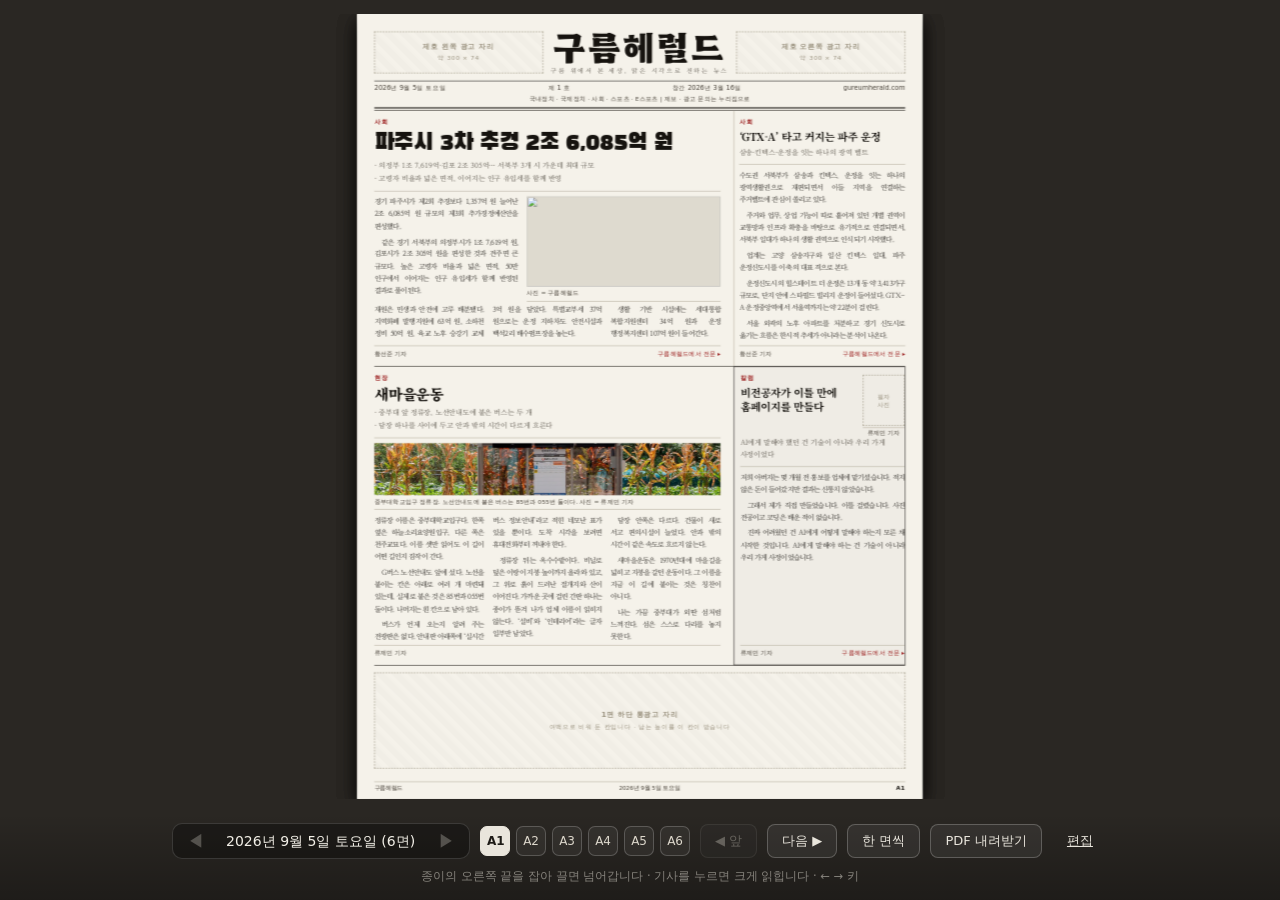
==== commit c79d0094: "1면에 현장 기사 「새마을운동」 중부대학교입구 정류장을 다녀와 쓴 글을 1면에 앉혔다. 사진은 직접 찍은 것이라 저장소에 넣었다(images/photos/). 4000×3000 원" ====
--- a/index.html
+++ b/index.html
@@ -348,7 +348,7 @@
         (b.byline ? "<span>" + Paper.esc(b.byline) + "</span>" : "") +
         "<span>" + Paper.esc(page.label || "") + "면</span>" +
       "</div>" +
-      (b.image ? '<img src="' + Paper.esc(b.image) + '" alt="">' : "") +
+      (b.image ? '<img src="' + Paper.esc(Paper.sized(b.image, 1100)) + '" alt="" decoding="async">' : "") +
       '<div class="reader__body' + (b.verse ? " reader__body--verse" : "") + '">' +
         Paper.paras(b.body).map(function (t) { return "<p>" + Paper.esc(t) + "</p>"; }).join("") +
       "</div>" +
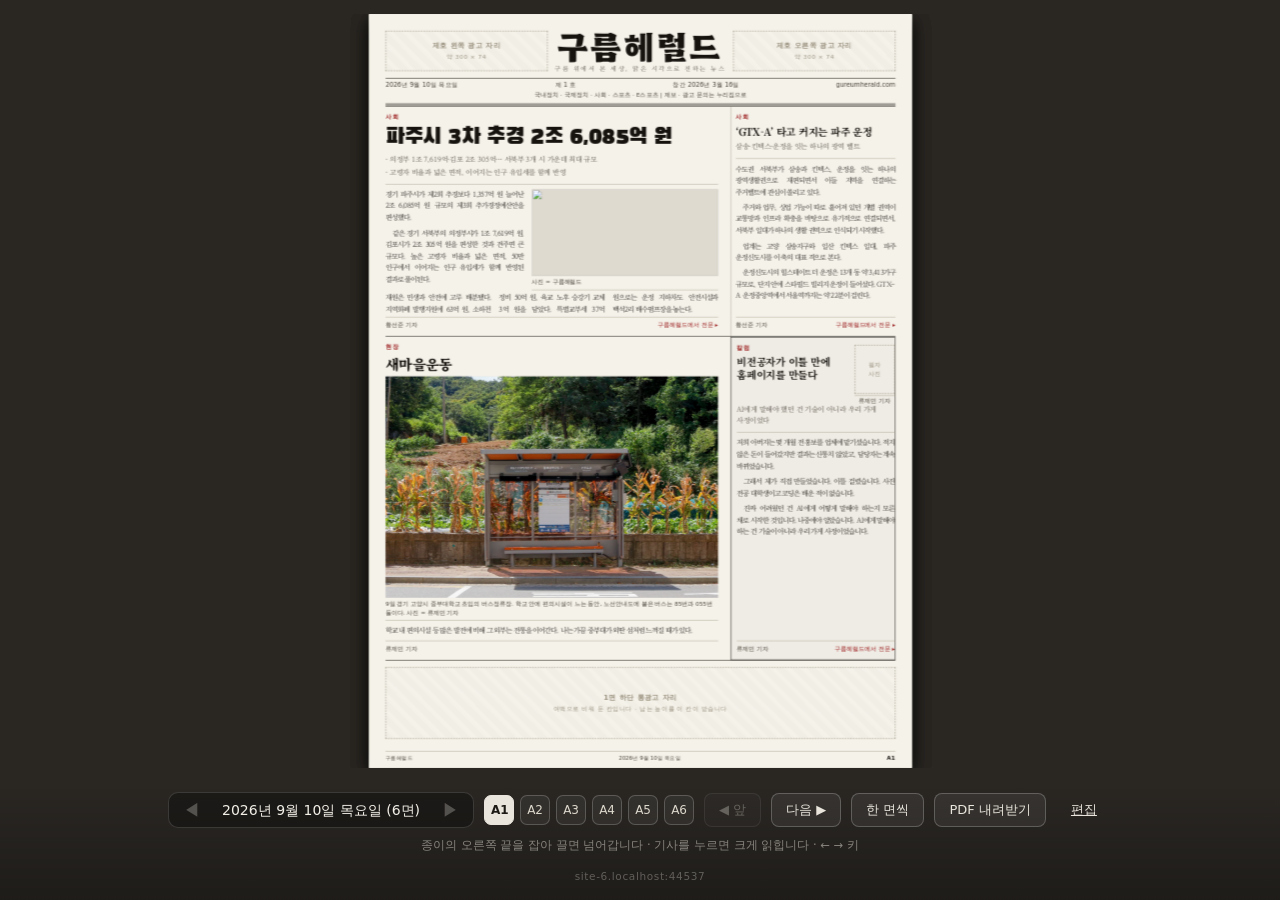
==== commit 2b3e368c: "열람대 아래에 이 지면의 주소를 작게 화면을 찍어 보내거나 남에게 보여 줄 때, 어디서 본 것인지 남습니다.  주소는 적어 두지 않고 지금 보고 있는 곳(location)에서 가져" ====
--- a/index.html
+++ b/index.html
@@ -38,6 +38,9 @@
     <a class="btn btn--ghost" href="admin.html">편집</a>
 
     <div class="hint" id="hint">종이의 오른쪽 끝을 잡아 끌면 넘어갑니다 · 기사를 누르면 크게 읽힙니다 · ← → 키</div>
+
+    <!-- 이 지면을 어디서 볼 수 있는지. 화면에 보이는 주소를 그대로 적습니다 -->
+    <div class="sitefoot"><a id="siteUrl" href="./">구름헤럴드 지면보기</a></div>
   </div>
 
 </div>
@@ -412,6 +415,16 @@
   // 인쇄가 끝나면 그릇을 비웁니다 (안 비우면 화면이 무거워집니다)
   window.addEventListener("afterprint", function () { printout.innerHTML = ""; });
 
+  /* 지금 보고 있는 주소를 그대로 적습니다.
+     나중에 우리 도메인으로 옮겨도 손댈 곳이 없습니다. */
+  (function showSiteUrl() {
+    var el = document.getElementById("siteUrl");
+    if (!el) return;
+    var path = location.pathname.replace(/index\.html$/, "").replace(/\/$/, "");
+    el.textContent = location.host + path;
+    el.href = path + "/";
+  })();
+
   function buildDates() {
     dateSel.innerHTML = "";
     data.issues.forEach(function (iss, i) {
--- a/paper.css
+++ b/paper.css
@@ -615,6 +615,23 @@
   text-align: center;
   width: 100%;
 }
+
+/* 열람대 맨 아래에 이 지면의 주소를 작게 적어 둡니다.
+   화면을 찍어 보내거나 남에게 보여 줄 때, 어디서 본 것인지 남습니다. */
+.sitefoot {
+  width: 100%;
+  text-align: center;
+  margin-top: 2px;
+}
+.sitefoot a {
+  font-family: var(--sans);
+  font-size: 10.5px;
+  letter-spacing: .06em;
+  color: rgba(233,229,220,.32);
+  text-decoration: none;
+}
+.sitefoot a:hover,
+.sitefoot a:focus-visible { color: rgba(233,229,220,.62); }
 
 /* ============================================================
    7. 기사 전문 읽기
